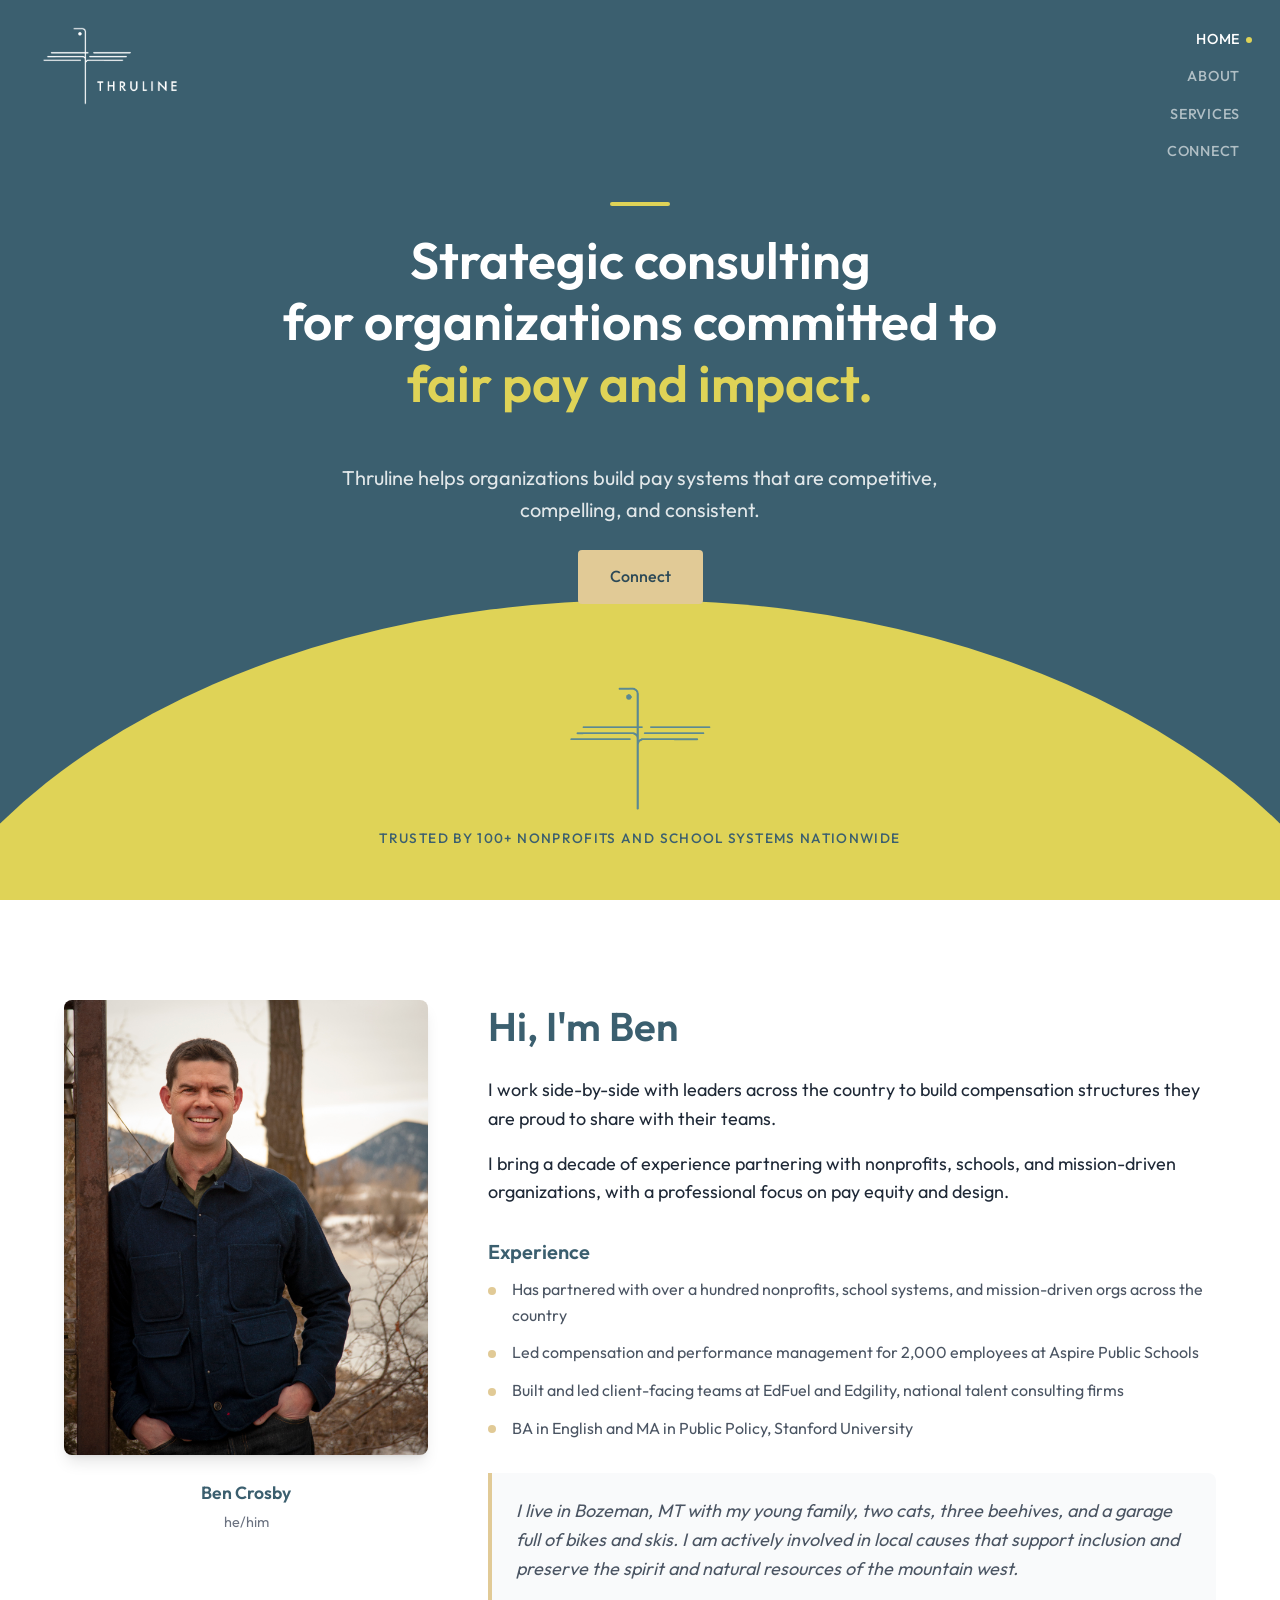
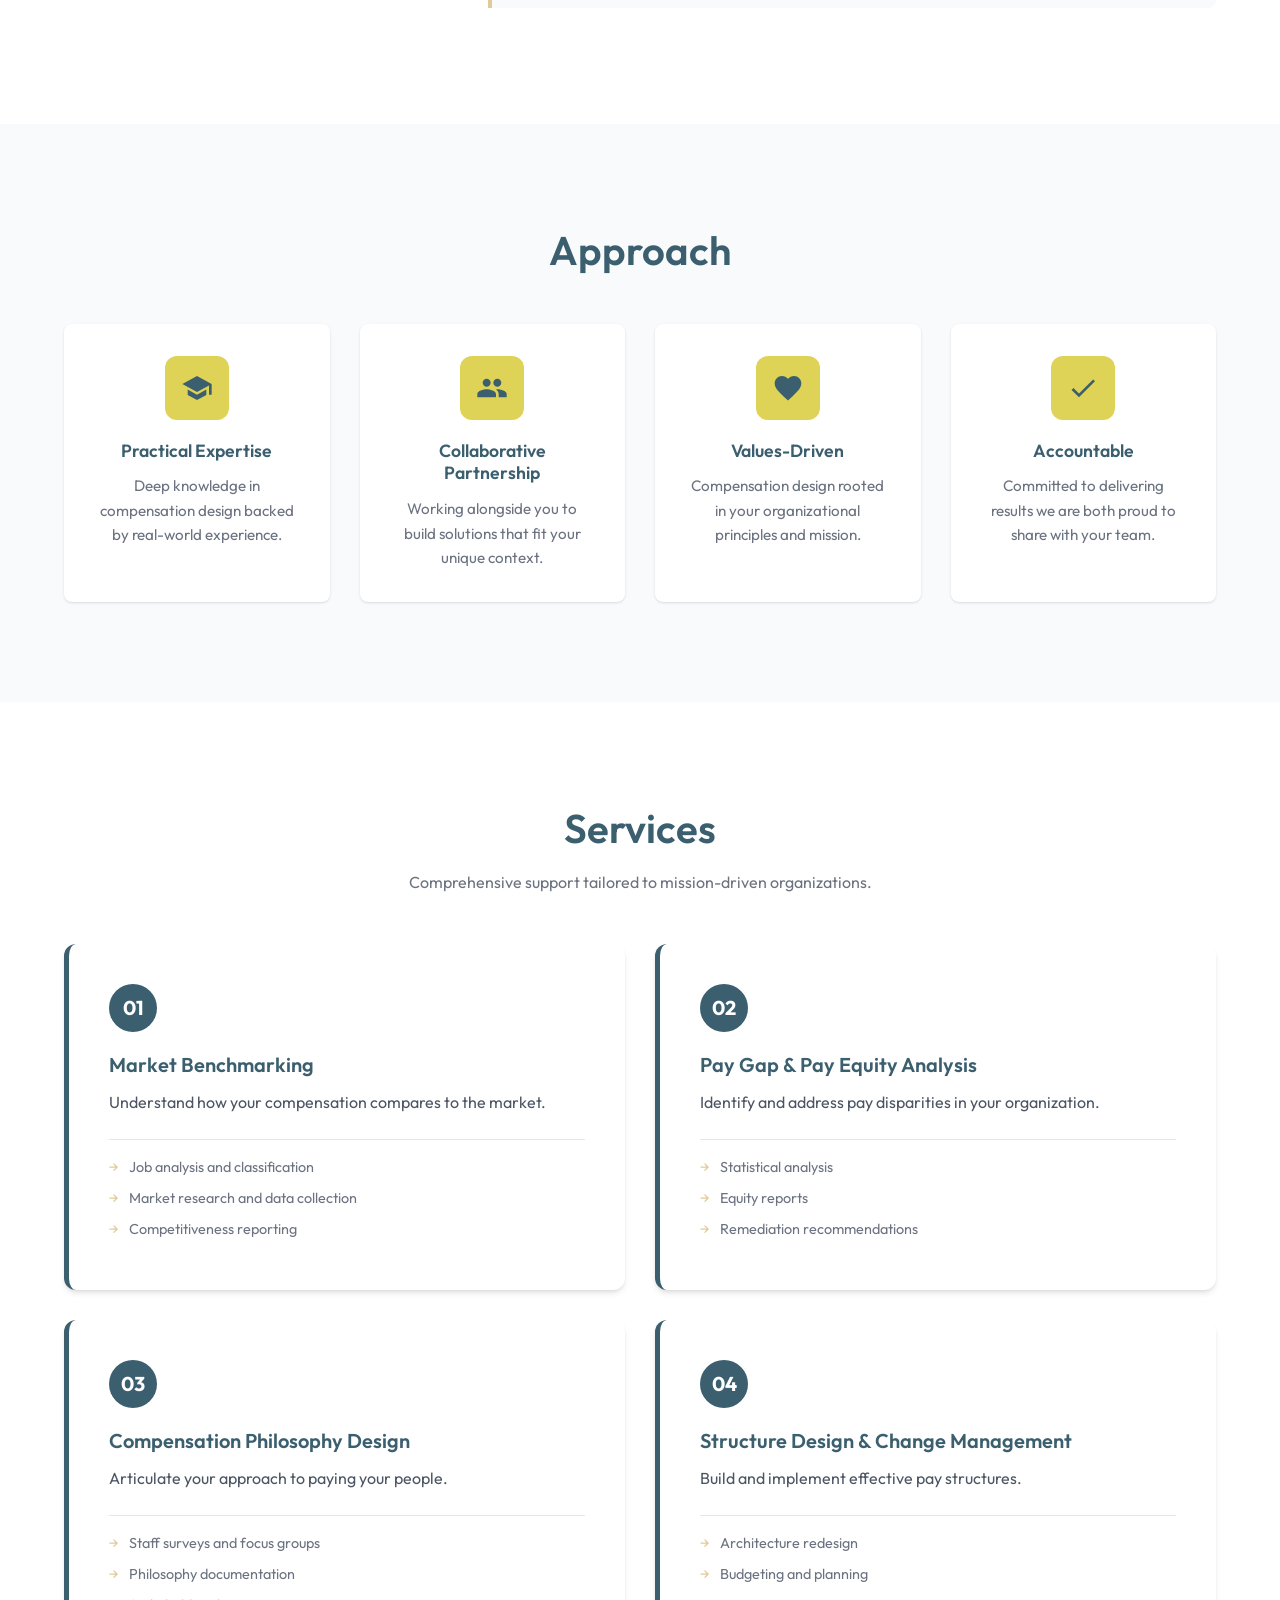
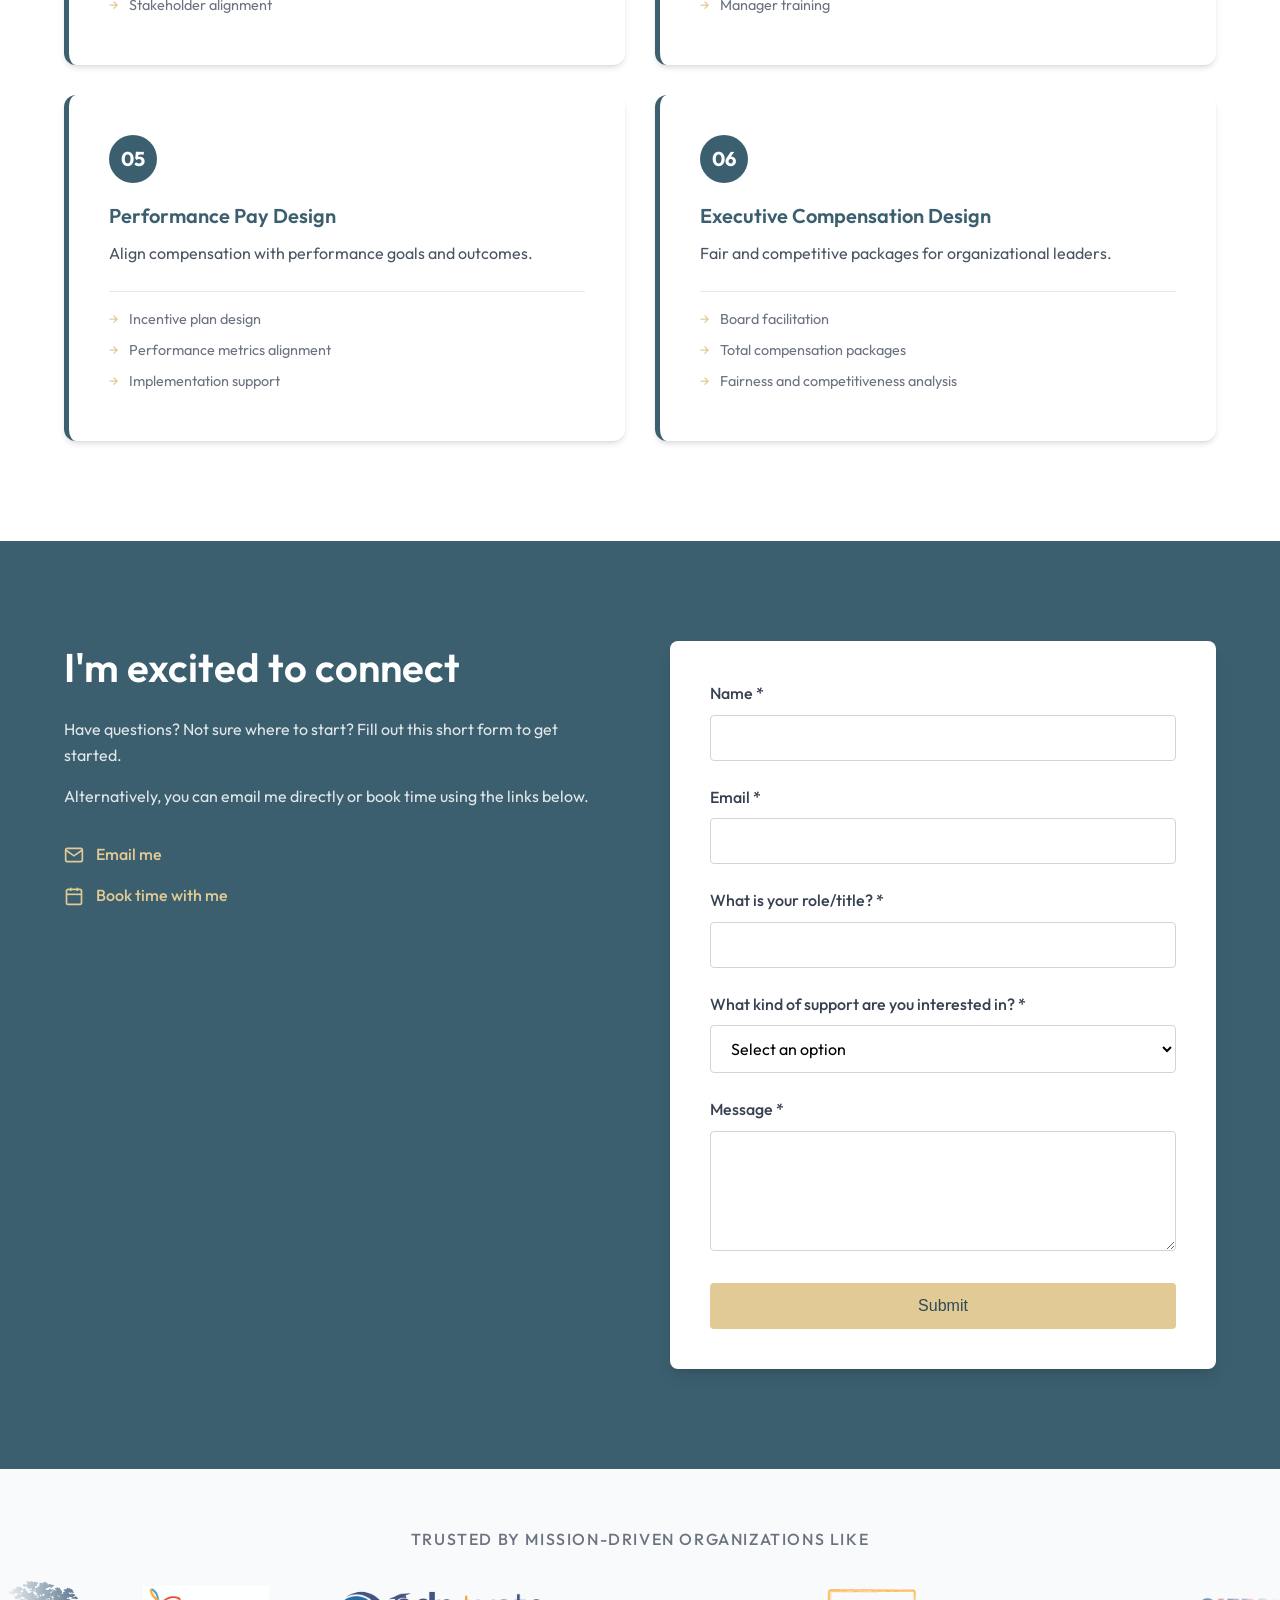
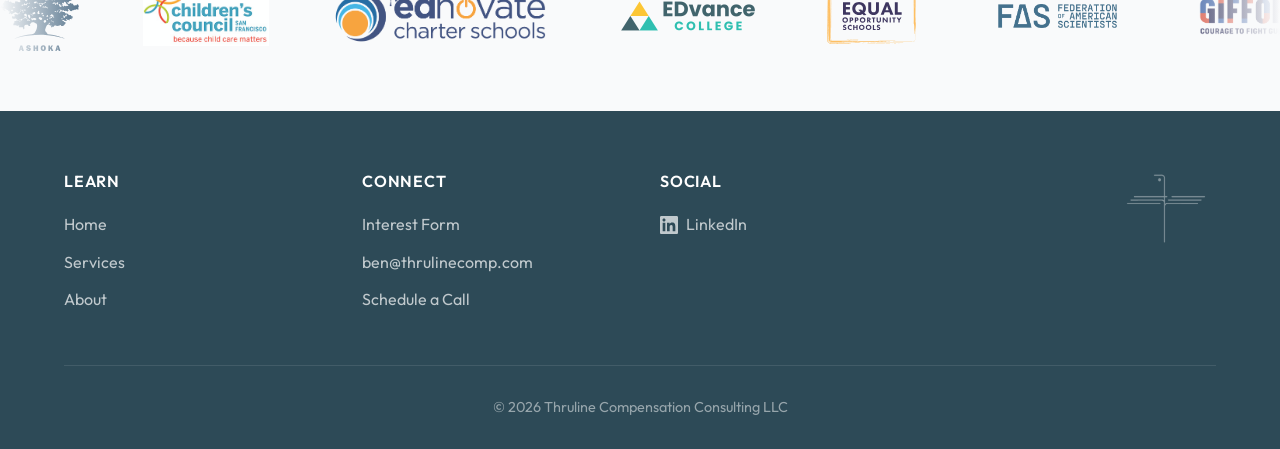
==== index.html @ cf775051 "Add files via upload" ====
<!DOCTYPE html>
<html lang="en">
<head>
    <meta charset="UTF-8">
    <meta name="viewport" content="width=device-width, initial-scale=1.0">
    <title>Thruline Compensation Consulting</title>
    <link rel="stylesheet" href="styles.css">
    <link rel="preconnect" href="https://fonts.googleapis.com">
    <link rel="preconnect" href="https://fonts.gstatic.com" crossorigin>
    <link href="https://fonts.googleapis.com/css2?family=Outfit:wght@300;400;500;600;700&display=swap" rel="stylesheet">
</head>
<body>
    <!-- Header -->
    <header class="header">
        <nav class="nav">
            <a href="#home" class="logo">
                <img src="logo-white.png" alt="Thruline Compensation Consulting" class="logo-img">
            </a>
            <button class="mobile-menu-btn" aria-label="Toggle menu">
                <span></span>
                <span></span>
                <span></span>
            </button>
            <ul class="nav-links">
                <li><a href="#home">Home</a></li>
                <li><a href="#about">About</a></li>
                <li><a href="#services">Services</a></li>
                <li><a href="#get-started" class="nav-cta">Connect</a></li>
            </ul>
        </nav>
    </header>

    <!-- Hero Section -->
    <section id="home" class="hero">
        <!-- Decorative shapes -->
        <div class="hero-shape hero-shape-1"></div>
        <div class="hero-shape hero-shape-2"></div>
        <div class="hero-shape hero-shape-3"></div>

        <div class="hero-content">
            <div class="hero-accent-line"></div>
            <h1>Strategic consulting<br>for organizations committed to<br><span class="text-highlight">fair pay and impact.</span></h1>
            <p class="hero-subtitle">Thruline helps organizations build pay systems that are competitive, compelling, and consistent.</p>
            <a href="#get-started" class="btn btn-primary">Connect</a>
        </div>

        <div class="hero-decoration">
            <img src="logomark-color.png" alt="" class="hero-logomark" aria-hidden="true">
            <p class="hero-trust">Trusted by 100+ nonprofits and school systems nationwide</p>
        </div>
    </section>

    <!-- About Section -->
    <section id="about" class="about">
        <div class="container">
            <div class="about-grid">
                <div class="about-image">
                    <img src="ben-crosby.jpg" alt="Ben Crosby - Compensation Consultant" class="headshot">
                    <div class="photo-caption">
                        <span class="photo-name">Ben Crosby</span>
                        <span class="photo-pronouns">he/him</span>
                    </div>
                </div>
                <div class="about-content">
                    <h2>Hi, I'm Ben</h2>
                    <p class="lead">I work side-by-side with leaders across the country to build compensation structures they are proud to share with their teams.</p>

                    <p>I bring a decade of experience partnering with nonprofits, schools, and mission-driven organizations, with a professional focus on pay equity and design.</p>

                    <h3>Experience</h3>
                    <ul class="experience-list">
                        <li>Has partnered with over a hundred nonprofits, school systems, and mission-driven orgs across the country</li>
                        <li>Led compensation and performance management for 2,000 employees at Aspire Public Schools</li>
                        <li>Built and led client-facing teams at EdFuel and Edgility, national talent consulting firms</li>
                        <li>BA in English and MA in Public Policy, Stanford University</li>
                    </ul>

                    <p class="personal-note">I live in Bozeman, MT with my young family, two cats, three beehives, and a garage full of bikes and skis. I am actively involved in local causes that support inclusion and preserve the spirit and natural resources of the mountain west.</p>
                </div>
            </div>
        </div>
    </section>

    <!-- Values Section -->
    <section class="values">
        <div class="container">
            <h2>Approach</h2>
            <div class="values-grid">
                <div class="value-card">
                    <div class="value-icon">
                        <svg viewBox="0 0 24 24" fill="currentColor">
                            <path d="M12 3L1 9l11 6 9-4.91V17h2V9L12 3z"/>
                            <path d="M5 13.18v4L12 21l7-3.82v-4L12 17l-7-3.82z"/>
                        </svg>
                    </div>
                    <h3>Practical Expertise</h3>
                    <p>Deep knowledge in compensation design backed by real-world experience.</p>
                </div>
                <div class="value-card">
                    <div class="value-icon">
                        <svg viewBox="0 0 24 24" fill="currentColor">
                            <path d="M16 11c1.66 0 2.99-1.34 2.99-3S17.66 5 16 5c-1.66 0-3 1.34-3 3s1.34 3 3 3zm-8 0c1.66 0 2.99-1.34 2.99-3S9.66 5 8 5C6.34 5 5 6.34 5 8s1.34 3 3 3zm0 2c-2.33 0-7 1.17-7 3.5V19h14v-2.5c0-2.33-4.67-3.5-7-3.5zm8 0c-.29 0-.62.02-.97.05 1.16.84 1.97 1.97 1.97 3.45V19h6v-2.5c0-2.33-4.67-3.5-7-3.5z"/>
                        </svg>
                    </div>
                    <h3>Collaborative Partnership</h3>
                    <p>Working alongside you to build solutions that fit your unique context.</p>
                </div>
                <div class="value-card">
                    <div class="value-icon">
                        <svg viewBox="0 0 24 24" fill="currentColor">
                            <path d="M12 21.35l-1.45-1.32C5.4 15.36 2 12.28 2 8.5 2 5.42 4.42 3 7.5 3c1.74 0 3.41.81 4.5 2.09C13.09 3.81 14.76 3 16.5 3 19.58 3 22 5.42 22 8.5c0 3.78-3.4 6.86-8.55 11.54L12 21.35z"/>
                        </svg>
                    </div>
                    <h3>Values-Driven</h3>
                    <p>Compensation design rooted in your organizational principles and mission.</p>
                </div>
                <div class="value-card">
                    <div class="value-icon">
                        <svg viewBox="0 0 24 24" fill="currentColor">
                            <path d="M9 16.17L4.83 12l-1.42 1.41L9 19 21 7l-1.41-1.41L9 16.17z"/>
                        </svg>
                    </div>
                    <h3>Accountable</h3>
                    <p>Committed to delivering results we are both proud to share with your team.</p>
                </div>
            </div>
        </div>
    </section>

    <!-- Services Section -->
    <section id="services" class="services">
        <div class="container">
            <h2>Services</h2>
            <p class="section-intro">Comprehensive support tailored to mission-driven organizations.</p>

            <div class="services-grid">
                <div class="service-card">
                    <div class="service-number">01</div>
                    <h3>Market Benchmarking</h3>
                    <p>Understand how your compensation compares to the market.</p>
                    <ul class="deliverables">
                        <li>Job analysis and classification</li>
                        <li>Market research and data collection</li>
                        <li>Competitiveness reporting</li>
                    </ul>
                </div>

                <div class="service-card">
                    <div class="service-number">02</div>
                    <h3>Pay Gap & Pay Equity Analysis</h3>
                    <p>Identify and address pay disparities in your organization.</p>
                    <ul class="deliverables">
                        <li>Statistical analysis</li>
                        <li>Equity reports</li>
                        <li>Remediation recommendations</li>
                    </ul>
                </div>

                <div class="service-card">
                    <div class="service-number">03</div>
                    <h3>Compensation Philosophy Design</h3>
                    <p>Articulate your approach to paying your people.</p>
                    <ul class="deliverables">
                        <li>Staff surveys and focus groups</li>
                        <li>Philosophy documentation</li>
                        <li>Stakeholder alignment</li>
                    </ul>
                </div>

                <div class="service-card">
                    <div class="service-number">04</div>
                    <h3>Structure Design & Change Management</h3>
                    <p>Build and implement effective pay structures.</p>
                    <ul class="deliverables">
                        <li>Architecture redesign</li>
                        <li>Budgeting and planning</li>
                        <li>Manager training</li>
                    </ul>
                </div>

                <div class="service-card">
                    <div class="service-number">05</div>
                    <h3>Performance Pay Design</h3>
                    <p>Align compensation with performance goals and outcomes.</p>
                    <ul class="deliverables">
                        <li>Incentive plan design</li>
                        <li>Performance metrics alignment</li>
                        <li>Implementation support</li>
                    </ul>
                </div>

                <div class="service-card">
                    <div class="service-number">06</div>
                    <h3>Executive Compensation Design</h3>
                    <p>Fair and competitive packages for organizational leaders.</p>
                    <ul class="deliverables">
                        <li>Board facilitation</li>
                        <li>Total compensation packages</li>
                        <li>Fairness and competitiveness analysis</li>
                    </ul>
                </div>
            </div>
        </div>
    </section>

    <!-- Connect Section -->
    <section id="get-started" class="get-started">
        <div class="container">
            <div class="get-started-grid">
                <div class="get-started-content">
                    <h2>I'm excited to connect</h2>
                    <p>Have questions? Not sure where to start? Fill out this short form to get started.</p>
                    <p>Alternatively, you can email me directly or book time using the links below.</p>

                    <div class="contact-alternatives">
                        <a href="mailto:ben@thrulinecomp.com" class="contact-link">
                            <svg viewBox="0 0 24 24" fill="none" stroke="currentColor" stroke-width="2">
                                <path d="M4 4h16c1.1 0 2 .9 2 2v12c0 1.1-.9 2-2 2H4c-1.1 0-2-.9-2-2V6c0-1.1.9-2 2-2z"/>
                                <polyline points="22,6 12,13 2,6"/>
                            </svg>
                            Email me
                        </a>
                        <a href="https://calendly.com/bencrosby-thruline" target="_blank" rel="noopener noreferrer" class="contact-link">
                            <svg viewBox="0 0 24 24" fill="none" stroke="currentColor" stroke-width="2">
                                <rect x="3" y="4" width="18" height="18" rx="2" ry="2"/>
                                <line x1="16" y1="2" x2="16" y2="6"/>
                                <line x1="8" y1="2" x2="8" y2="6"/>
                                <line x1="3" y1="10" x2="21" y2="10"/>
                            </svg>
                            Book time with me
                        </a>
                    </div>
                </div>

                <div class="get-started-form">
                    <form id="contact-form">
                        <div class="form-group">
                            <label for="name">Name *</label>
                            <input type="text" id="name" name="name" required>
                        </div>

                        <div class="form-group">
                            <label for="email">Email *</label>
                            <input type="email" id="email" name="email" required>
                        </div>

                        <div class="form-group">
                            <label for="role">What is your role/title? *</label>
                            <input type="text" id="role" name="role" required>
                        </div>

                        <div class="form-group">
                            <label for="interest">What kind of support are you interested in? *</label>
                            <select id="interest" name="interest" required>
                                <option value="">Select an option</option>
                                <option value="compensation-study">Compensation study</option>
                                <option value="market-benchmarking">Market benchmarking</option>
                                <option value="executive-compensation">Executive compensation design</option>
                                <option value="talent-performance">Talent or performance management</option>
                                <option value="other">Other</option>
                            </select>
                        </div>

                        <div class="form-group">
                            <label for="message">Message *</label>
                            <textarea id="message" name="message" rows="4" required></textarea>
                        </div>

                        <button type="submit" class="btn btn-primary btn-full">Submit</button>

                        <div id="form-success" class="form-success" hidden>
                            Thanks for reaching out! I'll be in touch soon.
                        </div>
                    </form>
                </div>
            </div>
        </div>
    </section>

    <!-- Client Logos Section -->
    <section class="clients">
        <div class="container">
            <h3>Trusted by mission-driven organizations like</h3>
        </div>
        <div class="logo-marquee">
            <div class="logo-track">
                <img src="logos/Ashoka_logo.svg" alt="Ashoka" class="logo-ashoka">
                <img src="logos/Childrens council logo.jpg" alt="Children's Council" class="logo-childrens">
                <img src="logos/ednovate.png" alt="Ednovate" class="logo-ednovate">
                <img src="logos/EDvance_logo_horizontal (5).png" alt="EDvance" class="logo-edvance">
                <img src="logos/eos-brush-logo.svg" alt="EOS" class="logo-eos">
                <img src="logos/FAS_Logo_BLUE.png" alt="FAS" class="logo-fas">
                <img src="logos/Giffords_Logo_Primary_RGB.webp" alt="Giffords" class="logo-giffords">
                <img src="logos/HPN Logo.jpg" alt="HPN" class="logo-hpn">
                <img src="logos/Local Progress.png" alt="Local Progress" class="logo-localprogress">
                <img src="logos/MS votes.jpg" alt="MS Votes" class="logo-msvotes">
                <img src="logos/MWF_RGB__Logo.png" alt="MWF" class="logo-mwf">
                <img src="logos/Promise+Venture+Studio+Logo+-+Color.webp" alt="Promise Venture Studio" class="logo-promise">
                <img src="logos/TrusteesLogo_C_Left.png" alt="Trustees" class="logo-trustees">
                <img src="logos/WHOI_PrimaryLogo.png" alt="WHOI" class="logo-whoi">
                <!-- Duplicate for seamless loop -->
                <img src="logos/Ashoka_logo.svg" alt="Ashoka" class="logo-ashoka">
                <img src="logos/Childrens council logo.jpg" alt="Children's Council" class="logo-childrens">
                <img src="logos/ednovate.png" alt="Ednovate" class="logo-ednovate">
                <img src="logos/EDvance_logo_horizontal (5).png" alt="EDvance" class="logo-edvance">
                <img src="logos/eos-brush-logo.svg" alt="EOS" class="logo-eos">
                <img src="logos/FAS_Logo_BLUE.png" alt="FAS" class="logo-fas">
                <img src="logos/Giffords_Logo_Primary_RGB.webp" alt="Giffords" class="logo-giffords">
                <img src="logos/HPN Logo.jpg" alt="HPN" class="logo-hpn">
                <img src="logos/Local Progress.png" alt="Local Progress" class="logo-localprogress">
                <img src="logos/MS votes.jpg" alt="MS Votes" class="logo-msvotes">
                <img src="logos/MWF_RGB__Logo.png" alt="MWF" class="logo-mwf">
                <img src="logos/Promise+Venture+Studio+Logo+-+Color.webp" alt="Promise Venture Studio" class="logo-promise">
                <img src="logos/TrusteesLogo_C_Left.png" alt="Trustees" class="logo-trustees">
                <img src="logos/WHOI_PrimaryLogo.png" alt="WHOI" class="logo-whoi">
            </div>
        </div>
    </section>

    <!-- Footer -->
    <footer class="footer">
        <div class="container">
            <div class="footer-grid">
                <div class="footer-section">
                    <h4>Learn</h4>
                    <ul>
                        <li><a href="#home">Home</a></li>
                        <li><a href="#services">Services</a></li>
                        <li><a href="#about">About</a></li>
                    </ul>
                </div>

                <div class="footer-section">
                    <h4>Connect</h4>
                    <ul>
                        <li><a href="#get-started">Interest Form</a></li>
                        <li><a href="mailto:ben@thrulinecomp.com">ben@thrulinecomp.com</a></li>
                        <li><a href="https://calendly.com/bencrosby-thruline" target="_blank" rel="noopener noreferrer">Schedule a Call</a></li>
                    </ul>
                </div>

                <div class="footer-section">
                    <h4>Social</h4>
                    <ul>
                        <li>
                            <a href="https://linkedin.com/in/ben-crosby-9b768011/" target="_blank" rel="noopener noreferrer" class="social-link">
                                <svg viewBox="0 0 24 24" fill="currentColor">
                                    <path d="M20.447 20.452h-3.554v-5.569c0-1.328-.027-3.037-1.852-3.037-1.853 0-2.136 1.445-2.136 2.939v5.667H9.351V9h3.414v1.561h.046c.477-.9 1.637-1.85 3.37-1.85 3.601 0 4.267 2.37 4.267 5.455v6.286zM5.337 7.433c-1.144 0-2.063-.926-2.063-2.065 0-1.138.92-2.063 2.063-2.063 1.14 0 2.064.925 2.064 2.063 0 1.139-.925 2.065-2.064 2.065zm1.782 13.019H3.555V9h3.564v11.452zM22.225 0H1.771C.792 0 0 .774 0 1.729v20.542C0 23.227.792 24 1.771 24h20.451C23.2 24 24 23.227 24 22.271V1.729C24 .774 23.2 0 22.222 0h.003z"/>
                                </svg>
                                LinkedIn
                            </a>
                        </li>
                    </ul>
                </div>

                <div class="footer-section footer-brand">
                    <img src="logomark-white.png" alt="Thruline" class="footer-logomark">
                </div>
            </div>

            <div class="footer-bottom">
                <p>&copy; 2026 Thruline Compensation Consulting LLC</p>
            </div>
        </div>
    </footer>

    <script src="script.js"></script>
</body>
</html>
---- styles.css ----
/* CSS Variables - Thruline Brand Colors */
:root {
    /* Primary Brand Colors */
    --color-primary: #3B5F6F;
    --color-primary-light: #4C819A;
    --color-primary-dark: #2d4a57;

    /* Accent Colors */
    --color-accent: #E1CA96;
    --color-accent-light: #edd9ad;
    --color-burgundy: #561F37;
    --color-coral: #C83E4D;
    --color-green: #5C7857;
    --color-lavender: #CCC9E7;
    --color-yellow: #DFD357;
    --color-brown: #A27035;

    /* Neutrals */
    --color-white: #ffffff;
    --color-cream: #E1DFD9;
    --color-gray-50: #f9fafb;
    --color-gray-100: #f3f4f6;
    --color-gray-200: #e5e7eb;
    --color-gray-300: #d1d5db;
    --color-gray-400: #9ca3af;
    --color-gray-500: #6b7280;
    --color-gray-600: #4b5563;
    --color-gray-700: #374151;
    --color-gray-800: #1f2937;
    --color-gray-900: #111827;

    --font-family: 'Outfit', -apple-system, BlinkMacSystemFont, 'Segoe UI', Roboto, Oxygen, Ubuntu, sans-serif;

    --shadow-sm: 0 1px 2px 0 rgb(0 0 0 / 0.05);
    --shadow: 0 1px 3px 0 rgb(0 0 0 / 0.1), 0 1px 2px -1px rgb(0 0 0 / 0.1);
    --shadow-md: 0 4px 6px -1px rgb(0 0 0 / 0.1), 0 2px 4px -2px rgb(0 0 0 / 0.1);
    --shadow-lg: 0 10px 15px -3px rgb(0 0 0 / 0.1), 0 4px 6px -4px rgb(0 0 0 / 0.1);

    --transition: all 0.3s ease;
}

/* Reset & Base Styles */
*, *::before, *::after {
    box-sizing: border-box;
    margin: 0;
    padding: 0;
}

html {
    scroll-behavior: smooth;
}

body {
    font-family: var(--font-family);
    font-size: 16px;
    line-height: 1.6;
    color: var(--color-gray-800);
    background-color: var(--color-white);
}

a {
    color: inherit;
    text-decoration: none;
}

ul {
    list-style: none;
}

img {
    max-width: 100%;
    height: auto;
}

.container {
    width: 100%;
    max-width: 1200px;
    margin: 0 auto;
    padding: 0 24px;
}

/* Typography */
h1, h2, h3, h4, h5, h6 {
    font-weight: 600;
    line-height: 1.3;
    color: var(--color-primary);
}

h1 {
    font-size: clamp(2rem, 5vw, 3rem);
}

h2 {
    font-size: clamp(1.75rem, 4vw, 2.5rem);
    margin-bottom: 1rem;
}

h3 {
    font-size: 1.25rem;
    margin-bottom: 0.75rem;
}

h4 {
    font-size: 1rem;
    text-transform: uppercase;
    letter-spacing: 0.05em;
    margin-bottom: 1rem;
}

p {
    margin-bottom: 1rem;
}

.lead {
    font-size: 1.125rem;
    color: var(--color-gray-800);
}

.text-highlight {
    color: var(--color-yellow);
}

/* Buttons */
.btn {
    display: inline-block;
    padding: 14px 32px;
    font-size: 1rem;
    font-weight: 500;
    text-align: center;
    border: none;
    border-radius: 4px;
    cursor: pointer;
    transition: var(--transition);
}

.btn-primary {
    background-color: var(--color-accent);
    color: var(--color-primary-dark);
}

.btn-primary:hover {
    background-color: var(--color-accent-light);
    transform: translateY(-2px);
}

.btn-full {
    width: 100%;
}

/* Header */
.header {
    position: fixed;
    top: 0;
    left: 0;
    right: 0;
    background-color: var(--color-primary);
    z-index: 1000;
}

.nav {
    display: flex;
    justify-content: space-between;
    align-items: flex-start;
    padding: 1.5rem 2.5rem;
    max-width: 1400px;
    margin: 0 auto;
}

.logo {
    display: flex;
    align-items: center;
}

.logo-img {
    height: 84px;
    width: auto;
}

.nav-links {
    display: flex;
    flex-direction: column;
    align-items: flex-end;
    gap: 0.4rem;
}

.nav-links li {
    position: relative;
}

.nav-links a {
    color: var(--color-white);
    font-weight: 500;
    font-size: 0.9rem;
    transition: var(--transition);
    opacity: 0.6;
    padding: 4px 0;
    display: block;
    text-transform: uppercase;
    letter-spacing: 0.05em;
}

.nav-links a:hover {
    opacity: 1;
}

.nav-links a.active {
    opacity: 1;
}

.nav-links a.active::after {
    content: '';
    position: absolute;
    right: -12px;
    top: 50%;
    transform: translateY(-50%);
    width: 6px;
    height: 6px;
    background-color: var(--color-yellow);
    border-radius: 50%;
}

.nav-cta {
    background: none;
    padding: 4px 0;
    border-radius: 0;
    margin-top: 0;
}

.nav-cta:hover {
    background: none;
}

/* Mobile Menu Button */
.mobile-menu-btn {
    display: none;
    flex-direction: column;
    justify-content: space-between;
    width: 28px;
    height: 20px;
    background: none;
    border: none;
    cursor: pointer;
    padding: 0;
}

.mobile-menu-btn span {
    display: block;
    width: 100%;
    height: 2px;
    background-color: var(--color-white);
    transition: var(--transition);
}

/* Hero Section */
.hero {
    position: relative;
    min-height: 100vh;
    display: flex;
    align-items: center;
    justify-content: center;
    background-color: var(--color-primary);
    padding: 120px 2rem 150px;
    overflow: hidden;
}

/* Curved crescent shape */
.hero::after {
    content: '';
    position: absolute;
    bottom: -200px;
    left: -10%;
    right: -10%;
    height: 500px;
    background-color: var(--color-yellow);
    border-radius: 50% 50% 0 0 / 100% 100% 0 0;
    z-index: 1;
}

.hero-content {
    max-width: 800px;
    margin: 0 auto;
    text-align: center;
    position: relative;
    z-index: 2;
}

.hero h1 {
    color: var(--color-white);
    margin-bottom: 3rem;
    font-weight: 600;
    line-height: 1.2;
    font-size: clamp(2.2rem, 5vw, 3.2rem);
}

.hero .btn {
    margin-bottom: 4rem;
}

.hero-subtitle {
    font-size: 1.25rem;
    color: rgba(255, 255, 255, 0.85);
    margin-bottom: 1.5rem;
    max-width: 600px;
    margin-left: auto;
    margin-right: auto;
}

.hero-trust {
    font-size: 0.85rem;
    color: var(--color-primary);
    text-transform: uppercase;
    letter-spacing: 0.1em;
    font-weight: 500;
    margin: 0;
}

.hero-decoration {
    position: absolute;
    bottom: 50px;
    left: 50%;
    transform: translateX(-50%);
    z-index: 3;
    display: flex;
    flex-direction: column;
    align-items: center;
    justify-content: center;
    gap: 0.75rem;
}

.hero-logomark {
    width: 180px;
    height: auto;
    opacity: 0.9;
}

.hero-accent-line {
    width: 60px;
    height: 4px;
    background: var(--color-yellow);
    margin: 0 auto 1.5rem;
    border-radius: 2px;
}

/* Decorative shapes - hidden in new design */
.hero-shape {
    display: none;
}

/* About Section */
.about {
    padding: 100px 0;
    background-color: var(--color-white);
}

.about-grid {
    display: grid;
    grid-template-columns: 1fr 2fr;
    gap: 60px;
    align-items: start;
}

.about-image {
    position: static;
}

.headshot {
    width: 100%;
    border-radius: 8px;
    box-shadow: var(--shadow-lg);
    object-fit: cover;
}

.photo-caption {
    text-align: center;
    margin-top: 1rem;
}

.photo-name {
    display: block;
    font-size: 1.1rem;
    font-weight: 600;
    color: var(--color-primary);
}

.photo-pronouns {
    display: block;
    font-size: 0.9rem;
    color: var(--color-gray-500);
    margin-top: 0.25rem;
}

.about-content h2 {
    margin-bottom: 1.5rem;
}

.about-content p {
    font-size: 1.125rem;
}

.about-content h3 {
    margin-top: 2rem;
    color: var(--color-primary);
}

.experience-list,
.education-list {
    margin-bottom: 1.5rem;
}

.experience-list li,
.education-list li {
    position: relative;
    padding-left: 1.5rem;
    margin-bottom: 0.75rem;
    color: var(--color-gray-600);
}

.experience-list li::before,
.education-list li::before {
    content: '';
    position: absolute;
    left: 0;
    top: 0.6em;
    width: 8px;
    height: 8px;
    background-color: var(--color-accent);
    border-radius: 50%;
}

.personal-note {
    margin-top: 2rem;
    padding: 1.5rem;
    background-color: var(--color-gray-50);
    border-left: 4px solid var(--color-accent);
    border-radius: 0 8px 8px 0;
    color: var(--color-gray-600);
    font-style: italic;
}

/* Values Section */
.values {
    padding: 100px 0;
    background-color: var(--color-gray-50);
}

.values h2 {
    text-align: center;
    margin-bottom: 3rem;
}

.values-grid {
    display: grid;
    grid-template-columns: repeat(4, 1fr);
    gap: 30px;
}

.value-card {
    background-color: var(--color-white);
    padding: 2rem;
    border-radius: 8px;
    text-align: center;
    box-shadow: var(--shadow);
    transition: var(--transition);
}

.value-card:hover {
    transform: translateY(-4px);
    box-shadow: var(--shadow-lg);
}

.value-icon {
    width: 64px;
    height: 64px;
    margin: 0 auto 1.25rem;
    color: var(--color-primary);
    background-color: var(--color-yellow);
    border-radius: 12px;
    display: flex;
    align-items: center;
    justify-content: center;
}

.value-icon svg {
    width: 32px;
    height: 32px;
}

.value-card h3 {
    color: var(--color-primary);
    font-size: 1.1rem;
}

.value-card p {
    color: var(--color-gray-500);
    font-size: 0.95rem;
    margin-bottom: 0;
}

/* Services Section */
.services {
    padding: 100px 0;
    background-color: var(--color-white);
}

.services h2 {
    text-align: center;
}

.section-intro {
    text-align: center;
    color: var(--color-gray-500);
    max-width: 600px;
    margin: 0 auto 3rem;
}

.services-grid {
    display: grid;
    grid-template-columns: repeat(2, 1fr);
    gap: 30px;
}

.service-card {
    background-color: var(--color-white);
    padding: 2.5rem;
    border-radius: 12px;
    position: relative;
    transition: var(--transition);
    border-left: 5px solid var(--color-primary);
    box-shadow: var(--shadow-md);
}

.service-card:hover {
    transform: translateY(-4px);
    box-shadow: var(--shadow-lg);
    border-left-color: var(--color-yellow);
}

.service-number {
    display: inline-flex;
    align-items: center;
    justify-content: center;
    width: 48px;
    height: 48px;
    font-size: 1.25rem;
    font-weight: 700;
    color: var(--color-white);
    background-color: var(--color-primary);
    border-radius: 50%;
    margin-bottom: 1.25rem;
}

.service-card h3 {
    color: var(--color-primary);
    margin-bottom: 0.75rem;
}

.service-card > p {
    color: var(--color-gray-600);
    margin-bottom: 1.5rem;
}

.deliverables {
    border-top: 1px solid var(--color-gray-200);
    padding-top: 1rem;
}

.deliverables li {
    position: relative;
    padding-left: 1.25rem;
    margin-bottom: 0.5rem;
    font-size: 0.9rem;
    color: var(--color-gray-500);
}

.deliverables li::before {
    content: '→';
    position: absolute;
    left: 0;
    color: var(--color-accent);
}

/* Get Started Section */
.get-started {
    padding: 100px 0;
    background-color: var(--color-primary);
}

.get-started-grid {
    display: grid;
    grid-template-columns: 1fr 1fr;
    gap: 60px;
    align-items: start;
}

.get-started-content {
    color: var(--color-white);
}

.get-started-content h2 {
    color: var(--color-white);
    margin-bottom: 1.5rem;
}

.get-started-content p {
    color: rgba(255, 255, 255, 0.85);
}

.contact-alternatives {
    display: flex;
    flex-direction: column;
    gap: 1rem;
    margin-top: 2rem;
}

.contact-link {
    display: inline-flex;
    align-items: center;
    gap: 0.75rem;
    color: var(--color-accent);
    font-weight: 500;
    transition: var(--transition);
}

.contact-link:hover {
    color: var(--color-accent-light);
}

.contact-link svg {
    width: 20px;
    height: 20px;
}

/* Form Styles */
.get-started-form {
    background-color: var(--color-white);
    padding: 2.5rem;
    border-radius: 8px;
    box-shadow: var(--shadow-lg);
}

.form-group {
    margin-bottom: 1.5rem;
}

.form-group label {
    display: block;
    margin-bottom: 0.5rem;
    font-weight: 500;
    color: var(--color-gray-700);
}

.form-group input,
.form-group select,
.form-group textarea {
    width: 100%;
    padding: 12px 16px;
    font-size: 1rem;
    font-family: inherit;
    border: 1px solid var(--color-gray-300);
    border-radius: 4px;
    transition: var(--transition);
    background-color: var(--color-white);
}

.form-group input:focus,
.form-group select:focus,
.form-group textarea:focus {
    outline: none;
    border-color: var(--color-primary);
    box-shadow: 0 0 0 3px rgba(26, 54, 93, 0.1);
}

.form-group textarea {
    resize: vertical;
    min-height: 120px;
}

.form-success {
    margin-top: 1.5rem;
    padding: 1rem;
    background-color: #d4edda;
    color: #155724;
    border-radius: 4px;
    text-align: center;
    font-weight: 500;
}

/* Client Logos Section */
.clients {
    padding: 60px 0;
    background-color: var(--color-gray-50);
    overflow: hidden;
}

.clients h3 {
    text-align: center;
    color: var(--color-gray-500);
    font-size: 1rem;
    font-weight: 500;
    text-transform: uppercase;
    letter-spacing: 0.1em;
    margin-bottom: 2rem;
}

.logo-marquee {
    width: 100%;
    overflow: hidden;
    position: relative;
}

.logo-marquee::before,
.logo-marquee::after {
    content: '';
    position: absolute;
    top: 0;
    bottom: 0;
    width: 100px;
    z-index: 2;
    pointer-events: none;
}

.logo-marquee::before {
    left: 0;
    background: linear-gradient(to right, var(--color-gray-50), transparent);
}

.logo-marquee::after {
    right: 0;
    background: linear-gradient(to left, var(--color-gray-50), transparent);
}

.logo-track {
    display: flex;
    align-items: center;
    gap: 4rem;
    animation: scroll 30s linear infinite;
    width: max-content;
}

.logo-track img {
    height: 50px;
    width: auto;
    object-fit: contain;
    opacity: 0.85;
    transition: var(--transition);
}

.logo-track img:hover {
    opacity: 1;
}

/* Individual logo sizes for visual balance */
.logo-track img.logo-ashoka {
    height: 70px;
}

.logo-track img.logo-childrens {
    height: 60px;
}

.logo-track img.logo-ednovate {
    height: 55px;
}

.logo-track img.logo-edvance {
    height: 50px;
}

.logo-track img.logo-eos {
    height: 55px;
}

.logo-track img.logo-fas {
    height: 60px;
}

.logo-track img.logo-giffords {
    height: 38px;
}

.logo-track img.logo-hpn {
    height: 55px;
}

.logo-track img.logo-localprogress {
    height: 42px;
}

.logo-track img.logo-msvotes {
    height: 45px;
}

.logo-track img.logo-mwf {
    height: 50px;
}

.logo-track img.logo-promise {
    height: 60px;
}

.logo-track img.logo-trustees {
    height: 56px;
}

.logo-track img.logo-whoi {
    height: 50px;
}

@keyframes scroll {
    0% {
        transform: translateX(0);
    }
    100% {
        transform: translateX(-50%);
    }
}

/* Footer */
.footer {
    background-color: var(--color-primary-dark);
    color: var(--color-white);
    padding: 60px 0 30px;
}

.footer-grid {
    display: grid;
    grid-template-columns: repeat(4, 1fr);
    gap: 40px;
    margin-bottom: 40px;
}

.footer-section h4 {
    color: var(--color-white);
    margin-bottom: 1.25rem;
}

.footer-section ul li {
    margin-bottom: 0.75rem;
}

.footer-section a {
    color: rgba(255, 255, 255, 0.7);
    transition: var(--transition);
}

.footer-section a:hover {
    color: var(--color-accent);
}

.social-link {
    display: inline-flex;
    align-items: center;
    gap: 0.5rem;
}

.social-link svg {
    width: 18px;
    height: 18px;
}

.footer-brand {
    text-align: right;
    display: flex;
    justify-content: flex-end;
    align-items: flex-start;
}

.footer-logomark {
    width: 100px;
    height: auto;
    opacity: 0.4;
}

.footer-bottom {
    border-top: 1px solid rgba(255, 255, 255, 0.1);
    padding-top: 30px;
    text-align: center;
}

.footer-bottom p {
    color: rgba(255, 255, 255, 0.5);
    font-size: 0.9rem;
    margin-bottom: 0;
}

/* Responsive Design */
@media (max-width: 1024px) {
    .values-grid {
        grid-template-columns: repeat(2, 1fr);
    }

    .footer-grid {
        grid-template-columns: repeat(2, 1fr);
    }

    .footer-brand {
        text-align: left;
        grid-column: 1 / -1;
    }
}

@media (max-width: 768px) {
    .nav {
        padding: 1rem 1.5rem;
        align-items: center;
    }

    .logo-img {
        height: 50px;
    }

    .mobile-menu-btn {
        display: flex;
    }

    .nav-links {
        display: none;
        position: fixed;
        top: 70px;
        left: 0;
        right: 0;
        background-color: var(--color-primary);
        flex-direction: column;
        align-items: stretch;
        padding: 2rem;
        gap: 1rem;
    }

    .nav-links.active {
        display: flex;
    }

    .nav-links a {
        text-align: center;
    }

    .nav-links a.active::after {
        display: none;
    }

    .nav-cta {
        width: 100%;
        text-align: center;
    }

    .hero {
        min-height: auto;
        padding: 140px 1.5rem 180px;
    }

    .hero-content {
        margin-bottom: 80px;
    }

    .hero-decoration {
        bottom: 20px;
    }

    .hero-logomark {
        width: 100px;
    }

    .hero::after {
        height: 200px;
        bottom: -100px;
    }

    .about-grid {
        grid-template-columns: 1fr;
        gap: 40px;
    }

    .about-image {
        position: static;
        max-width: 300px;
        margin: 0 auto;
    }

    .services-grid {
        grid-template-columns: 1fr;
    }

    .get-started-grid {
        grid-template-columns: 1fr;
        gap: 40px;
    }

    .values-grid {
        grid-template-columns: 1fr;
    }

    .footer-grid {
        grid-template-columns: 1fr;
        gap: 30px;
    }

    .footer-brand {
        text-align: center;
    }
}

@media (max-width: 480px) {
    .hero {
        padding: 100px 1.5rem 60px;
    }

    .hero h1 {
        font-size: 1.75rem;
    }

    .hero-subtitle {
        font-size: 1rem;
    }

    .container {
        padding: 0 16px;
    }

    .about,
    .values,
    .services,
    .get-started {
        padding: 60px 0;
    }

    .get-started-form {
        padding: 1.5rem;
    }

    .service-card {
        padding: 1.5rem;
    }

    .value-card {
        padding: 1.5rem;
    }
}

/* Animations */
@keyframes fadeInUp {
    from {
        opacity: 0;
        transform: translateY(30px);
    }
    to {
        opacity: 1;
        transform: translateY(0);
    }
}

.animate-on-scroll {
    opacity: 0;
    animation: fadeInUp 0.6s ease forwards;
}

/* Smooth scrolling offset for fixed header */
section[id] {
    scroll-margin-top: 80px;
}
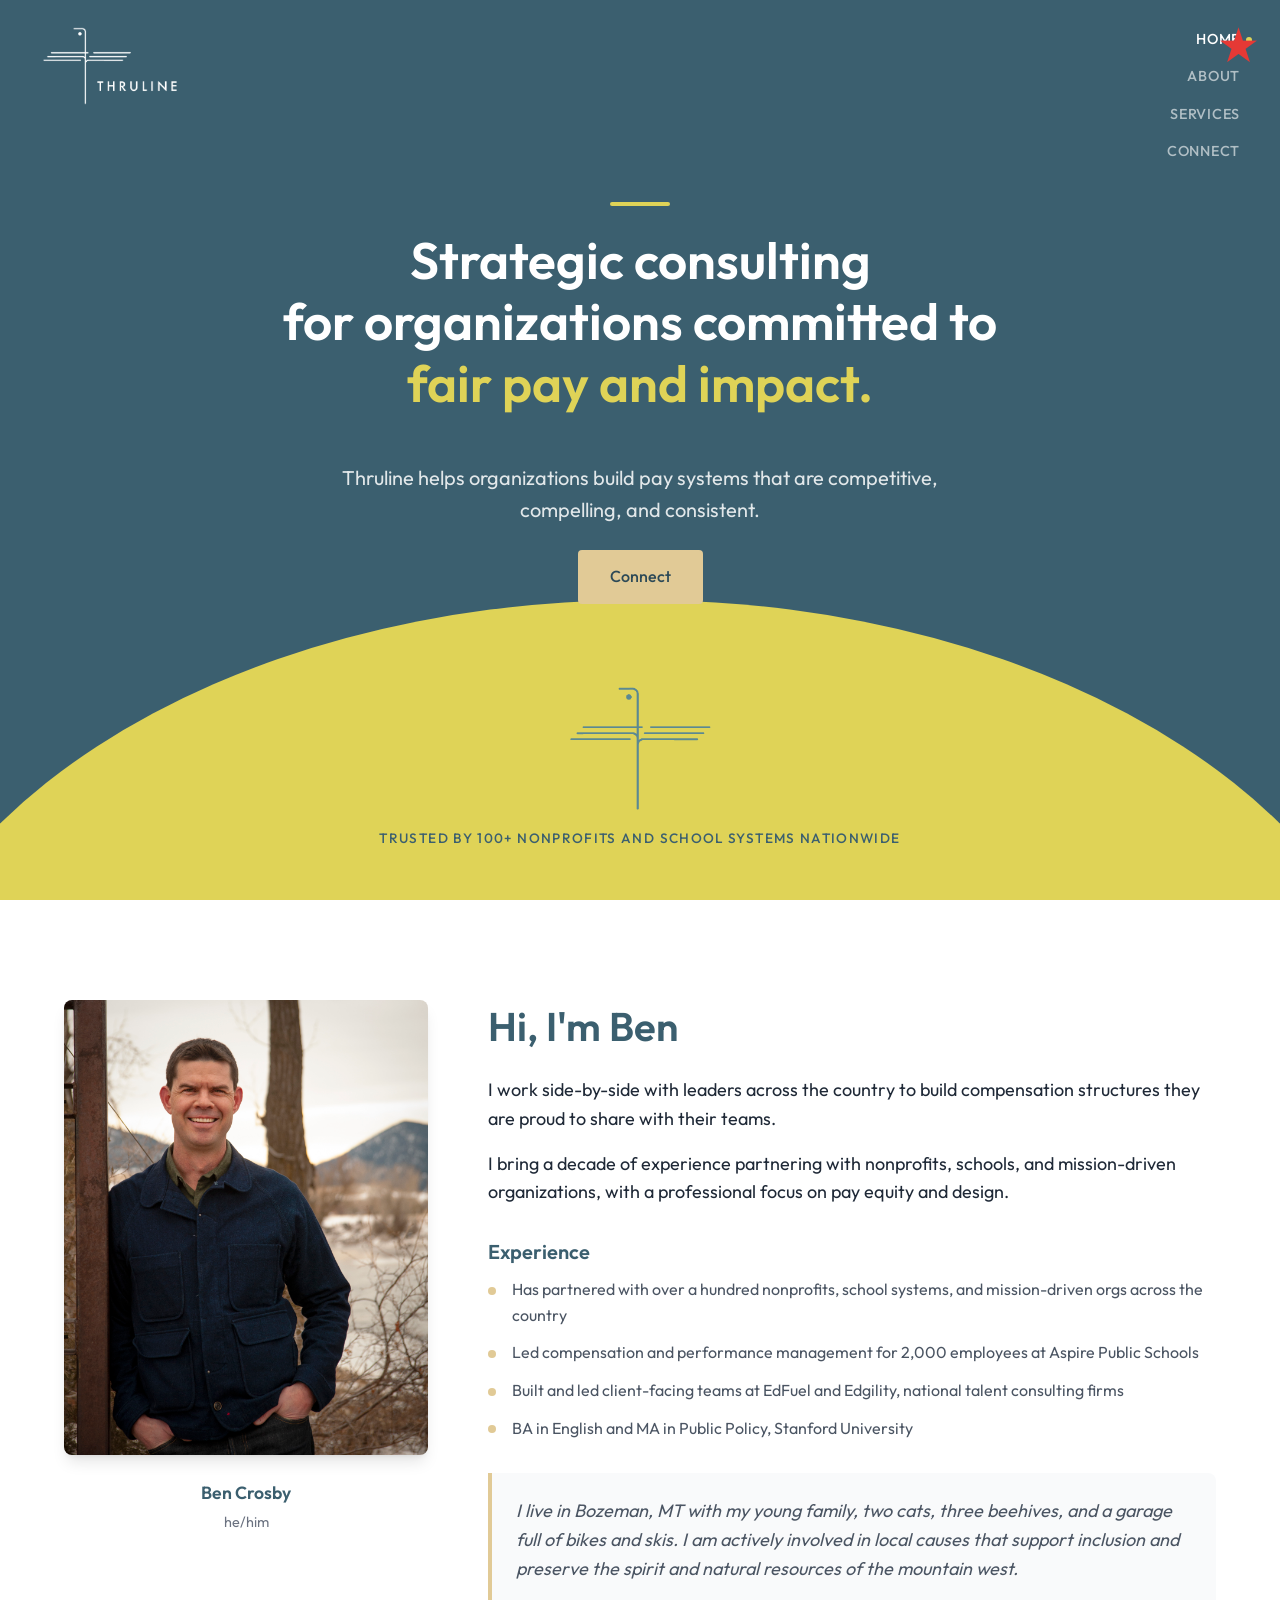
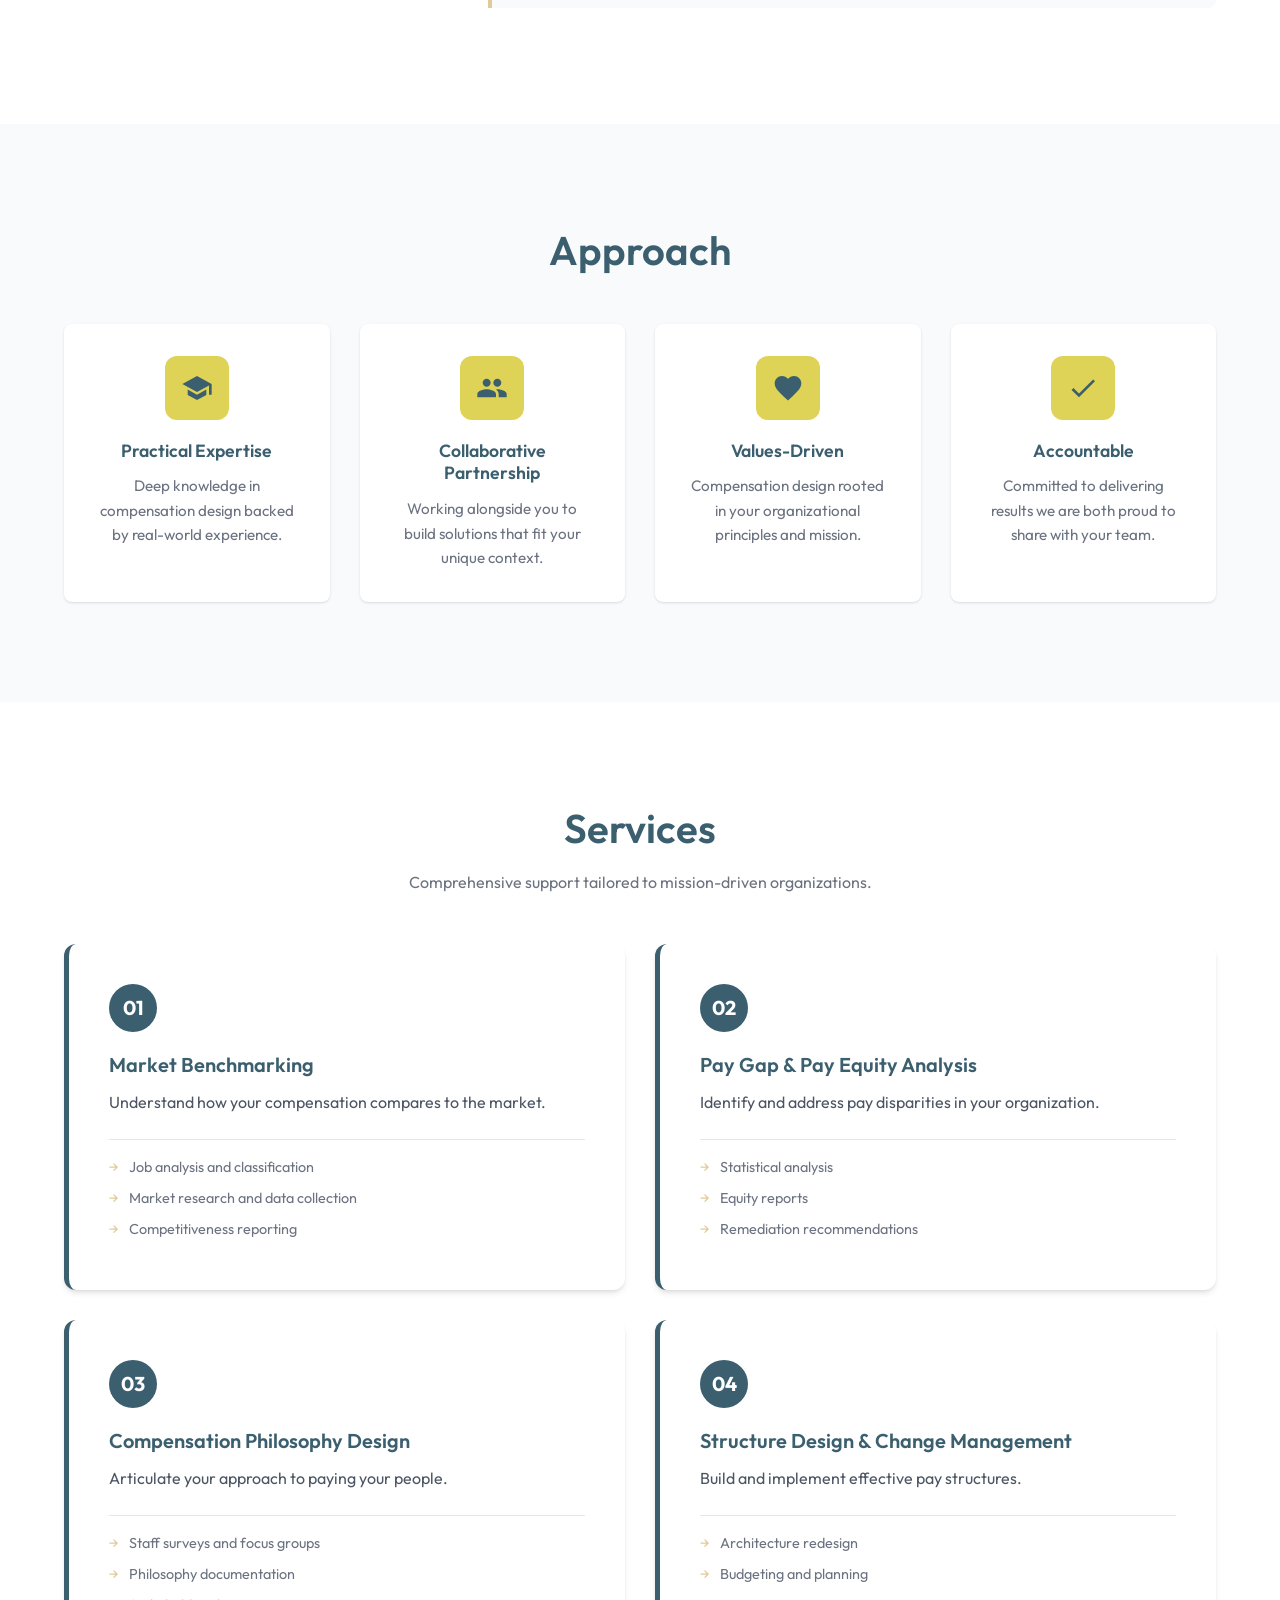
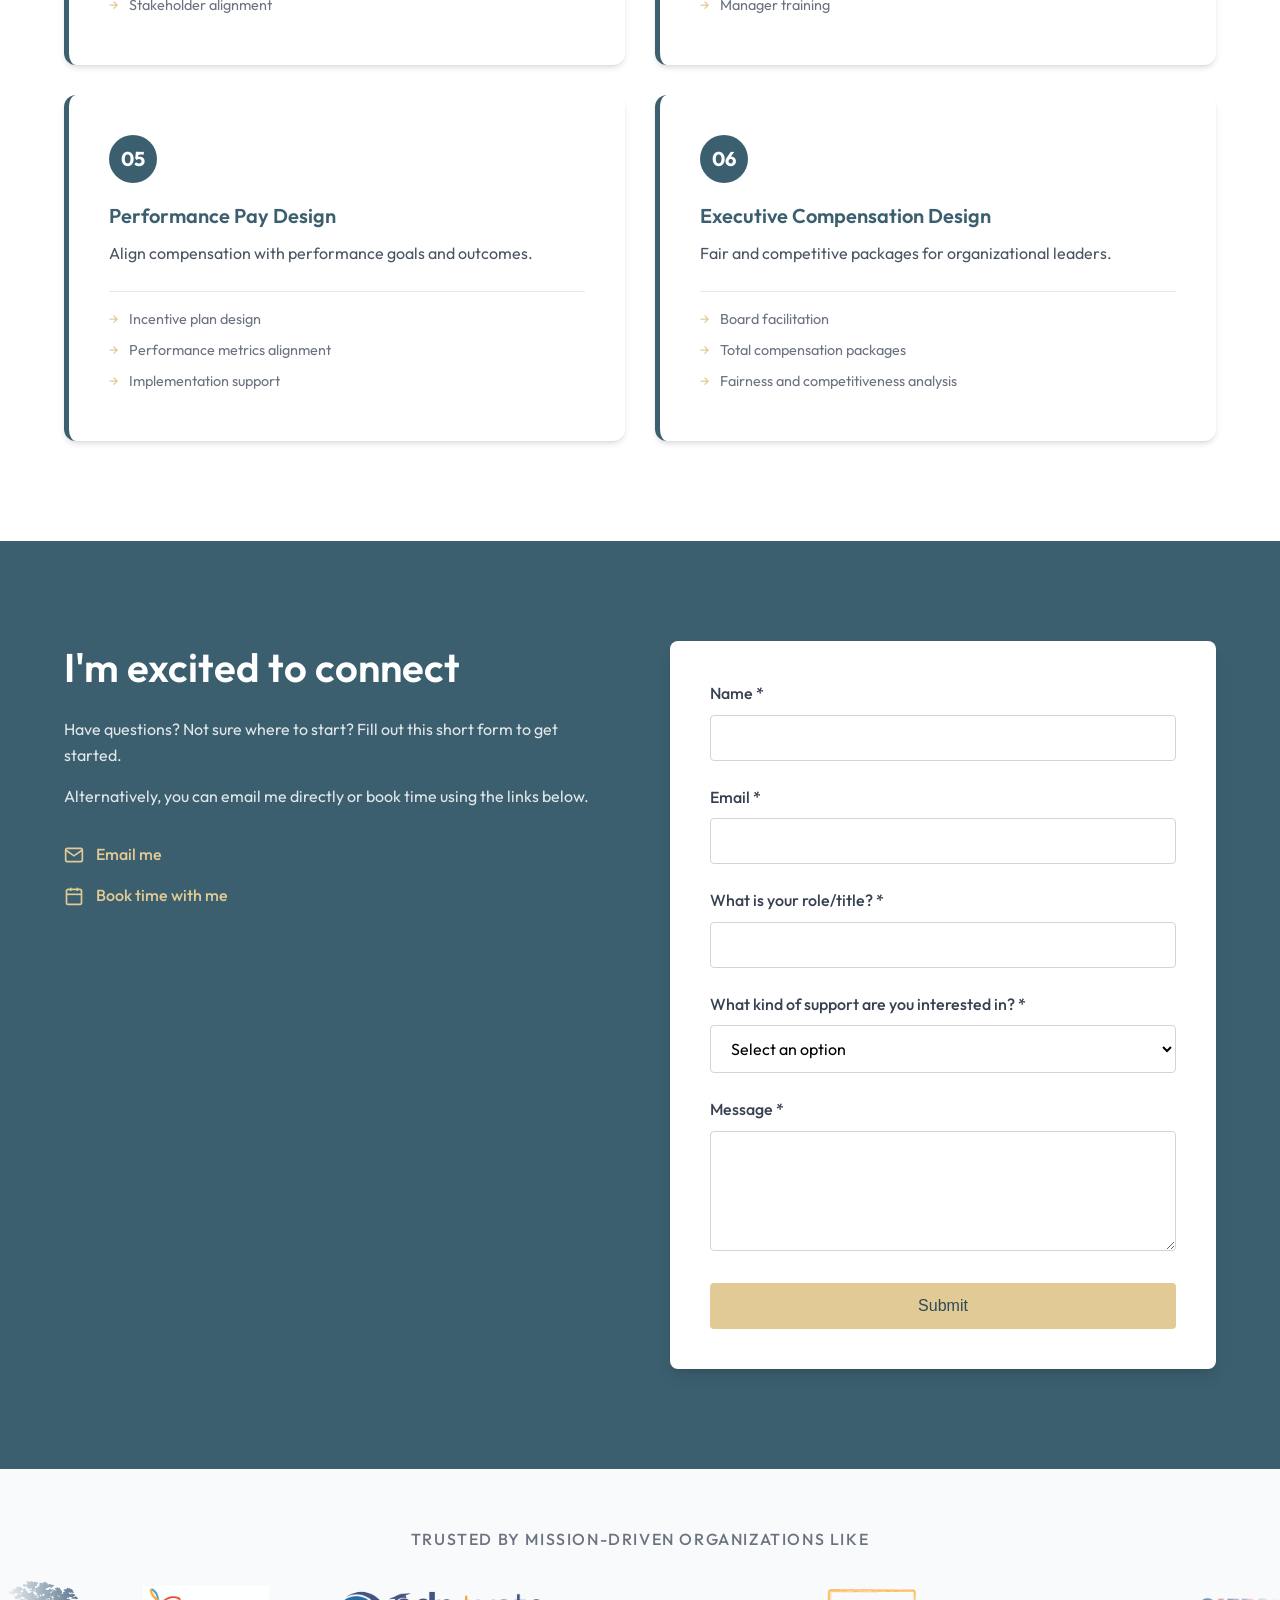
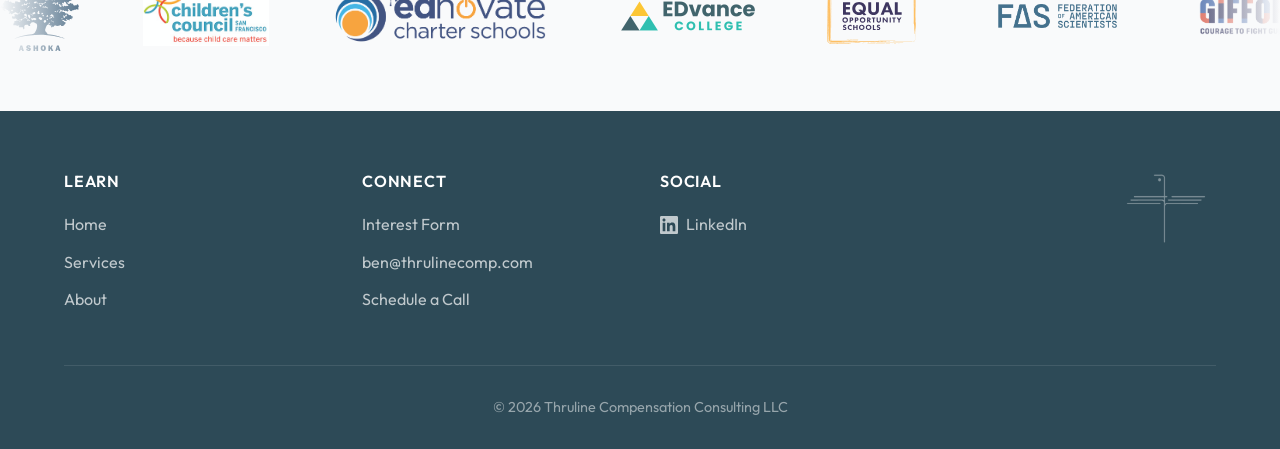
==== commit 1d8f1a13: "Red star check" ====
--- a/index.html
+++ b/index.html
@@ -10,6 +10,9 @@
     <link href="https://fonts.googleapis.com/css2?family=Outfit:wght@300;400;500;600;700&display=swap" rel="stylesheet">
 </head>
 <body>
+    <!-- Red Star -->
+    <div class="red-star">★</div>
+
     <!-- Header -->
     <header class="header">
         <nav class="nav">
--- a/styles.css
+++ b/styles.css
@@ -39,6 +39,17 @@
     --transition: all 0.3s ease;
 }
 
+/* Red Star */
+.red-star {
+    position: fixed;
+    top: 20px;
+    right: 20px;
+    font-size: 48px;
+    color: #e53935;
+    z-index: 1001;
+    line-height: 1;
+}
+
 /* Reset & Base Styles */
 *, *::before, *::after {
     box-sizing: border-box;
@@ -953,16 +964,22 @@
     }
 
     .hero-decoration {
-        bottom: 20px;
+        bottom: 30px;
     }
 
     .hero-logomark {
-        width: 100px;
+        width: 70px;
+    }
+
+    .hero-trust {
+        font-size: 0.7rem;
+        max-width: 200px;
+        text-align: center;
     }
 
     .hero::after {
-        height: 200px;
-        bottom: -100px;
+        height: 300px;
+        bottom: -120px;
     }
 
     .about-grid {
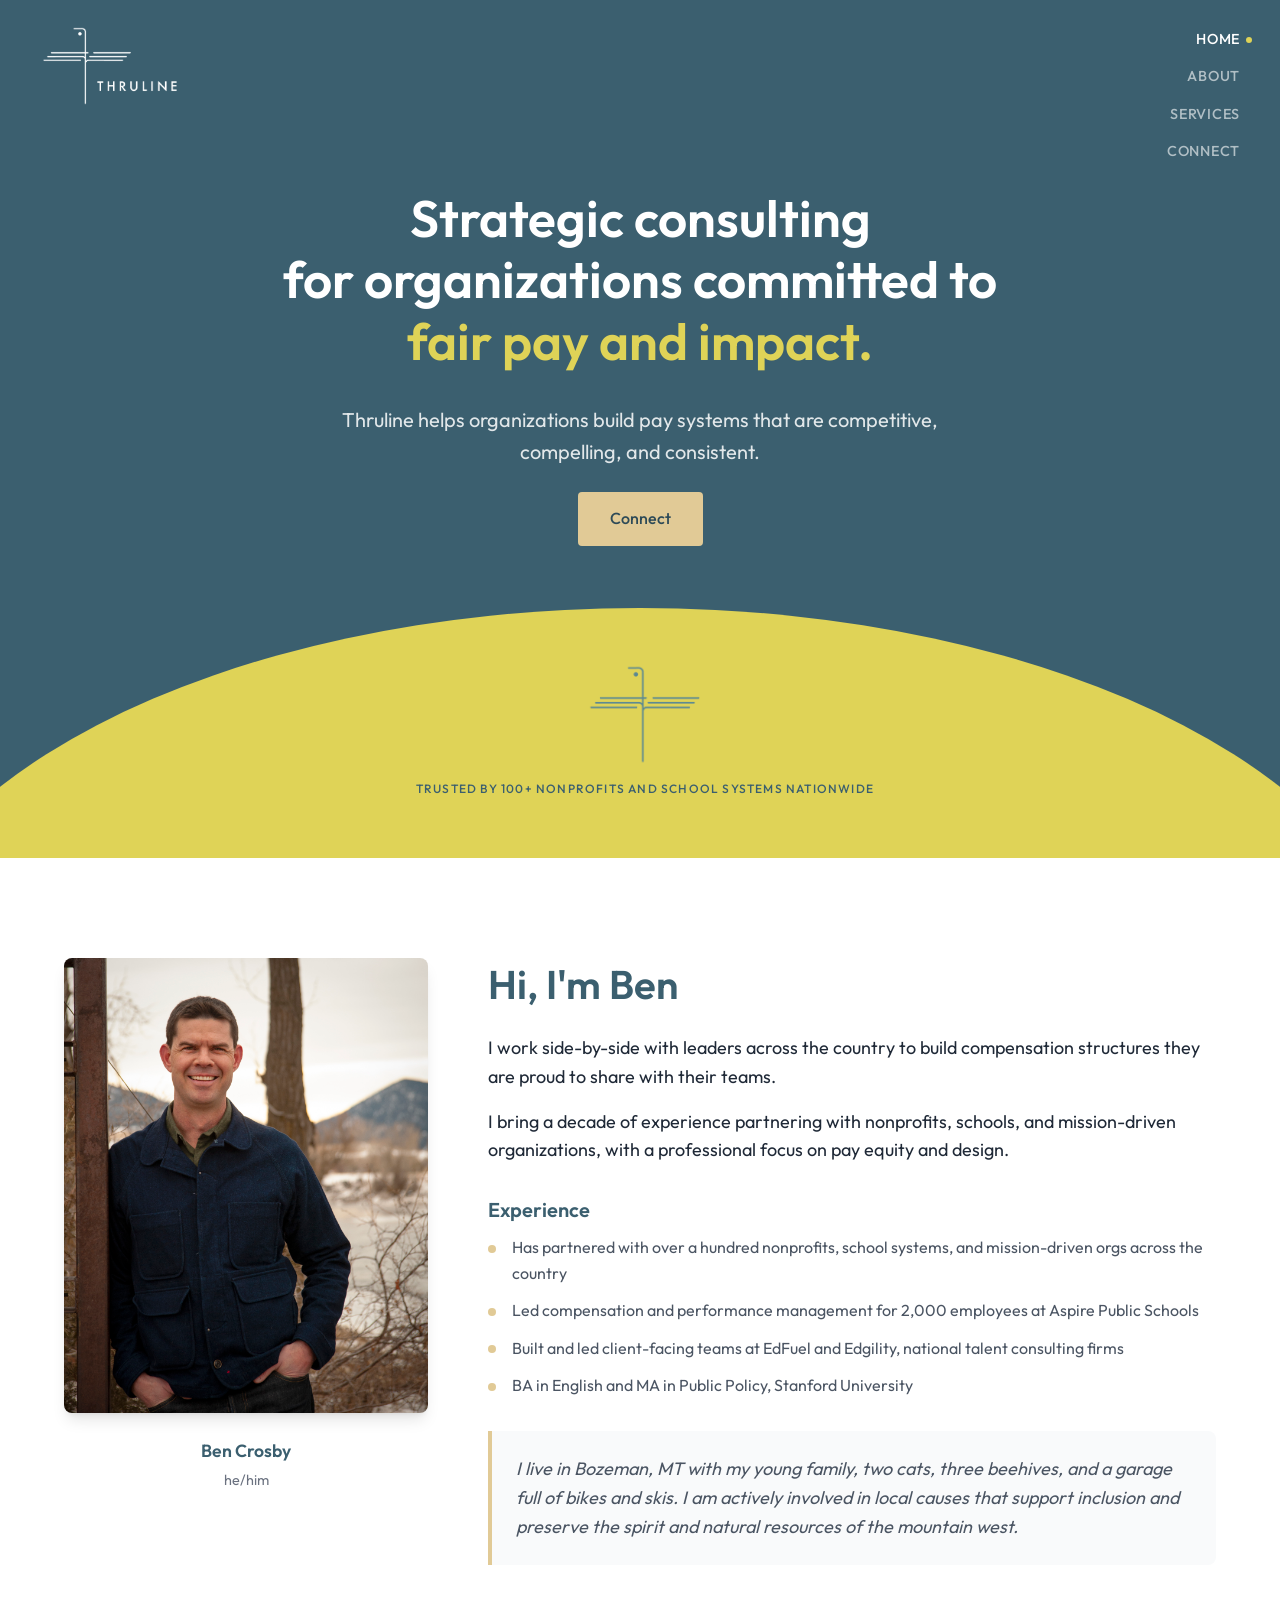
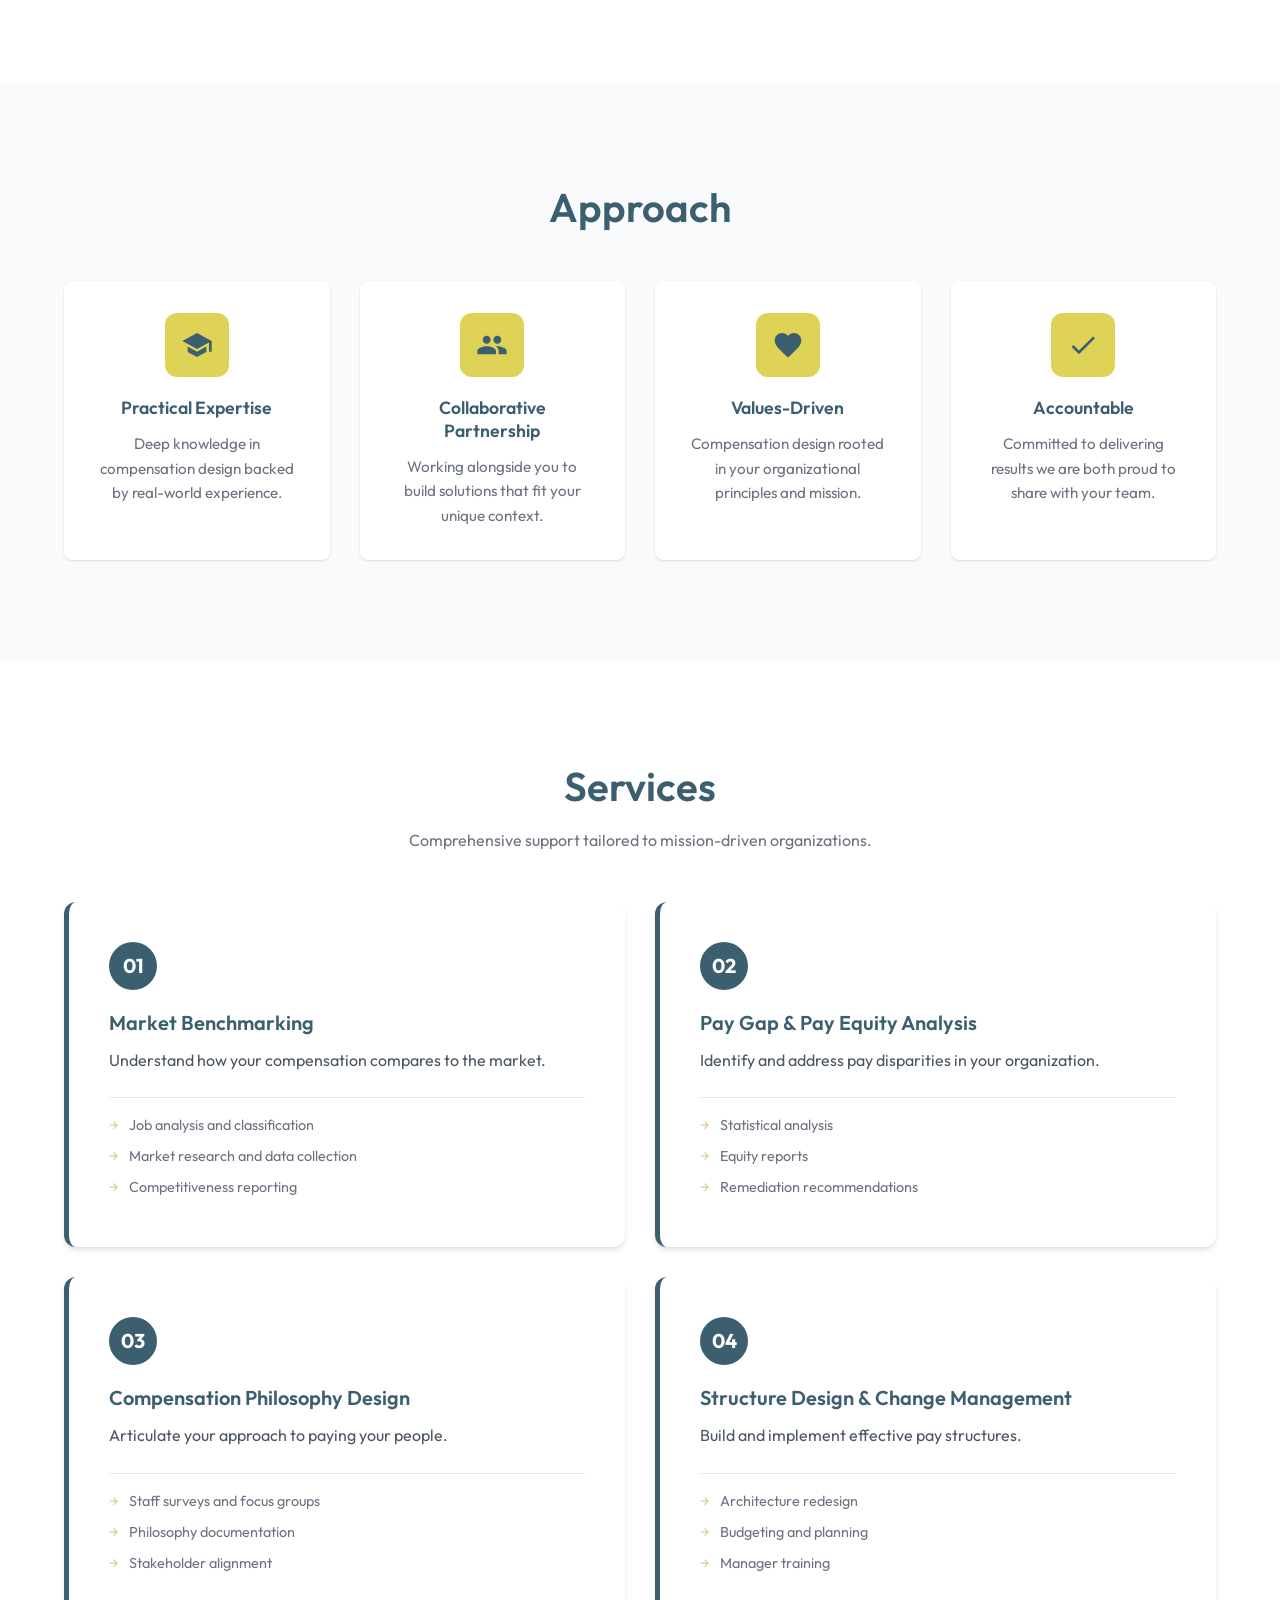
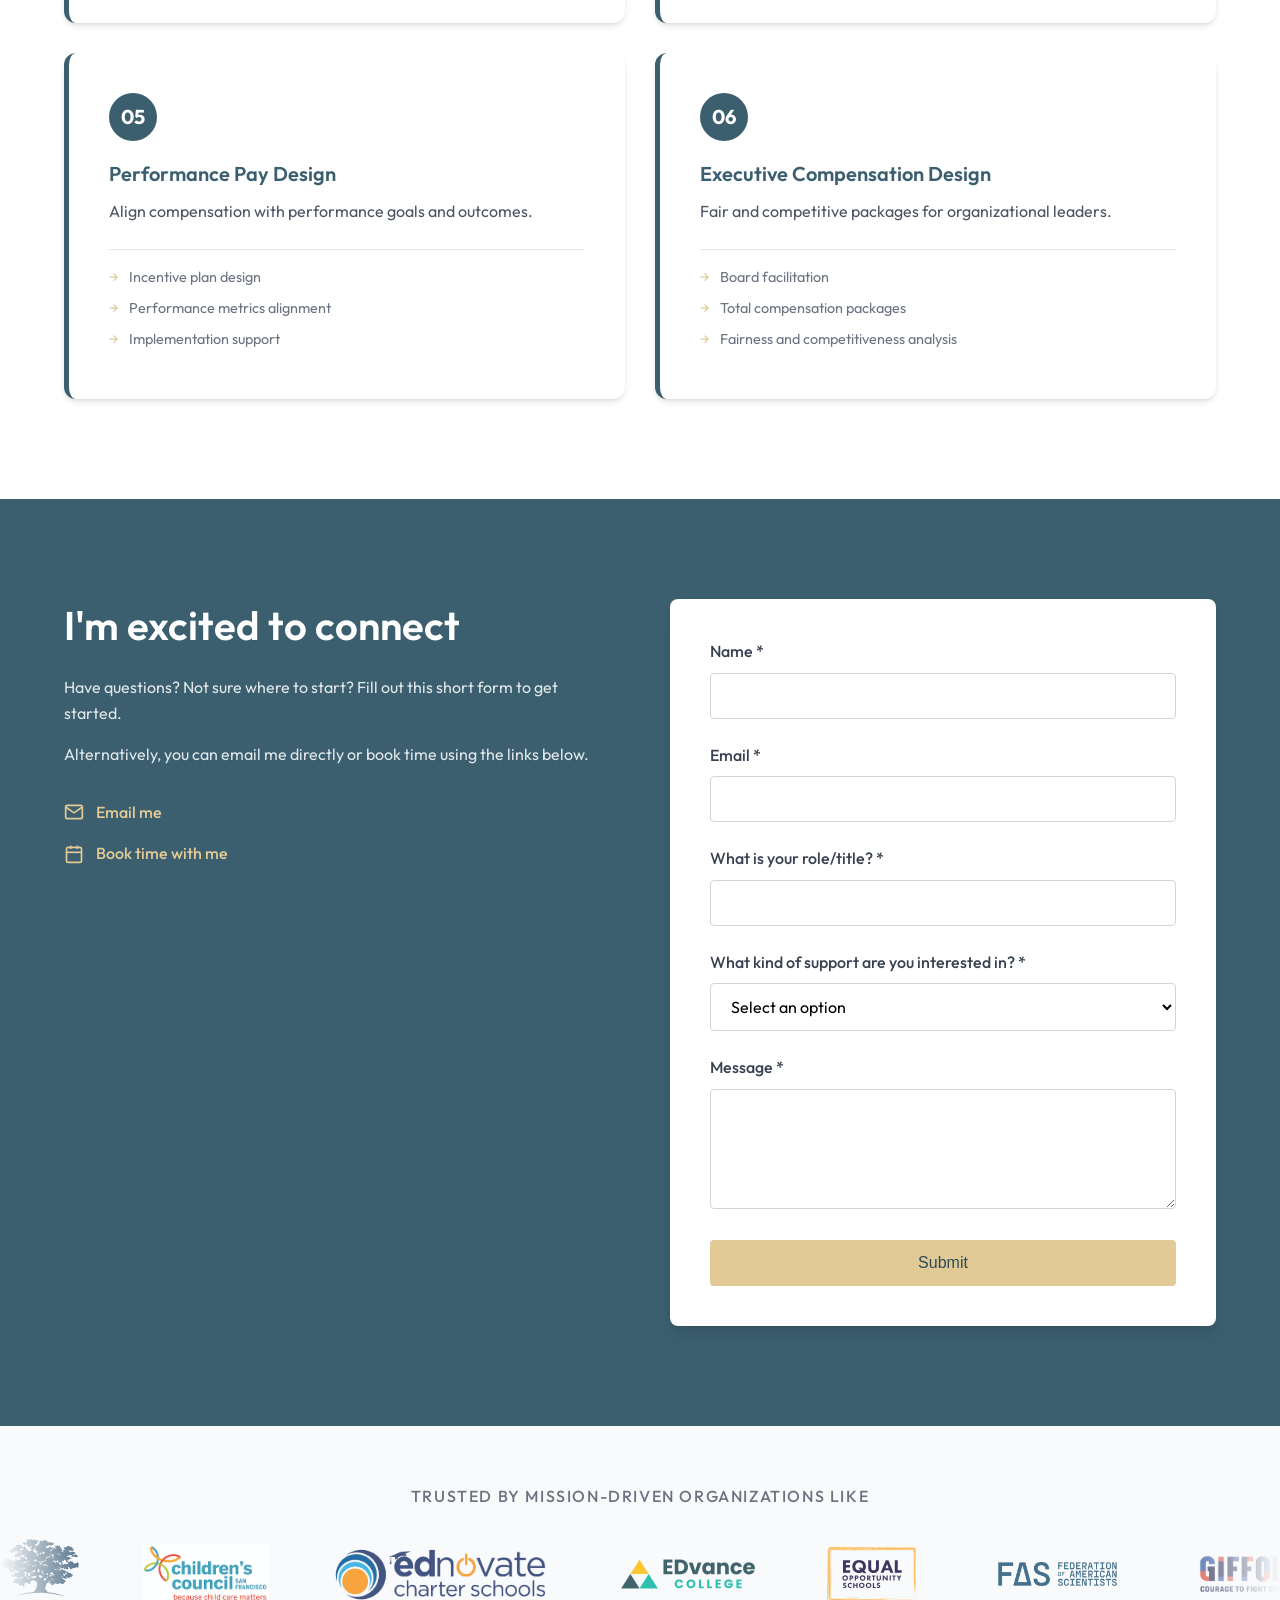
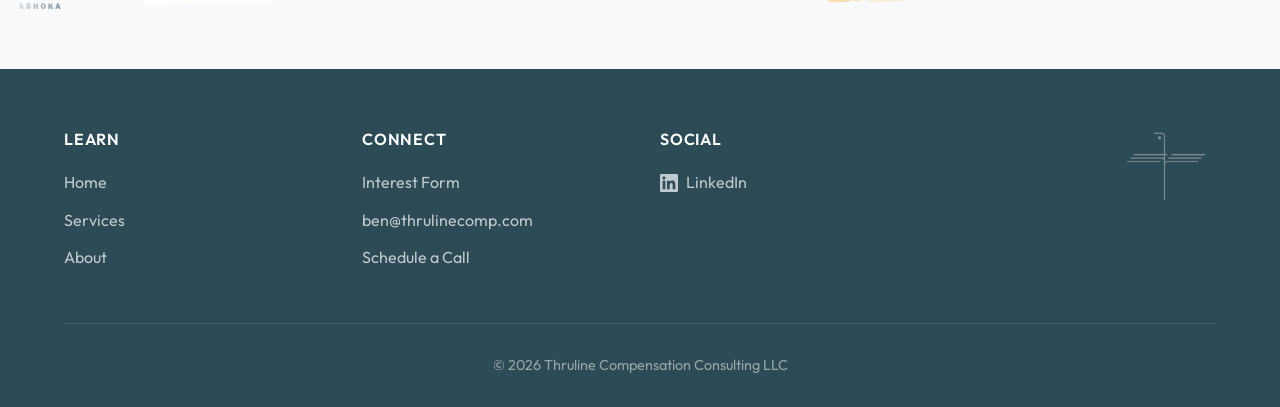
==== commit fc1f7b5c: "scaling update" ====
--- a/index.html
+++ b/index.html
@@ -10,9 +10,6 @@
     <link href="https://fonts.googleapis.com/css2?family=Outfit:wght@300;400;500;600;700&display=swap" rel="stylesheet">
 </head>
 <body>
-    <!-- Red Star -->
-    <div class="red-star">★</div>
-
     <!-- Header -->
     <header class="header">
         <nav class="nav">
--- a/styles.css
+++ b/styles.css
@@ -39,17 +39,6 @@
     --transition: all 0.3s ease;
 }
 
-/* Red Star */
-.red-star {
-    position: fixed;
-    top: 20px;
-    right: 20px;
-    font-size: 48px;
-    color: #e53935;
-    z-index: 1001;
-    line-height: 1;
-}
-
 /* Reset & Base Styles */
 *, *::before, *::after {
     box-sizing: border-box;
@@ -328,7 +317,7 @@
 .hero-decoration {
     position: absolute;
     bottom: 50px;
-    left: 50%;
+    left: calc(50% + 5px);
     transform: translateX(-50%);
     z-index: 3;
     display: flex;
@@ -895,6 +884,40 @@
 }
 
 /* Responsive Design */
+
+/* Laptop screens with shorter viewports (MacBook Air 13", 1600x900, etc.) */
+@media (min-width: 769px) and (max-height: 920px) {
+    .hero {
+        min-height: auto;
+        padding: 160px 2rem 280px;
+    }
+
+    .hero h1 {
+        margin-bottom: 2rem;
+    }
+
+    .hero .btn {
+        margin-bottom: 2rem;
+    }
+
+    .hero::after {
+        bottom: -150px;
+        height: 400px;
+    }
+
+    .hero-decoration {
+        bottom: 60px;
+    }
+
+    .hero-logomark {
+        width: 140px;
+    }
+
+    .hero-trust {
+        font-size: 0.75rem;
+    }
+}
+
 @media (max-width: 1024px) {
     .values-grid {
         grid-template-columns: repeat(2, 1fr);
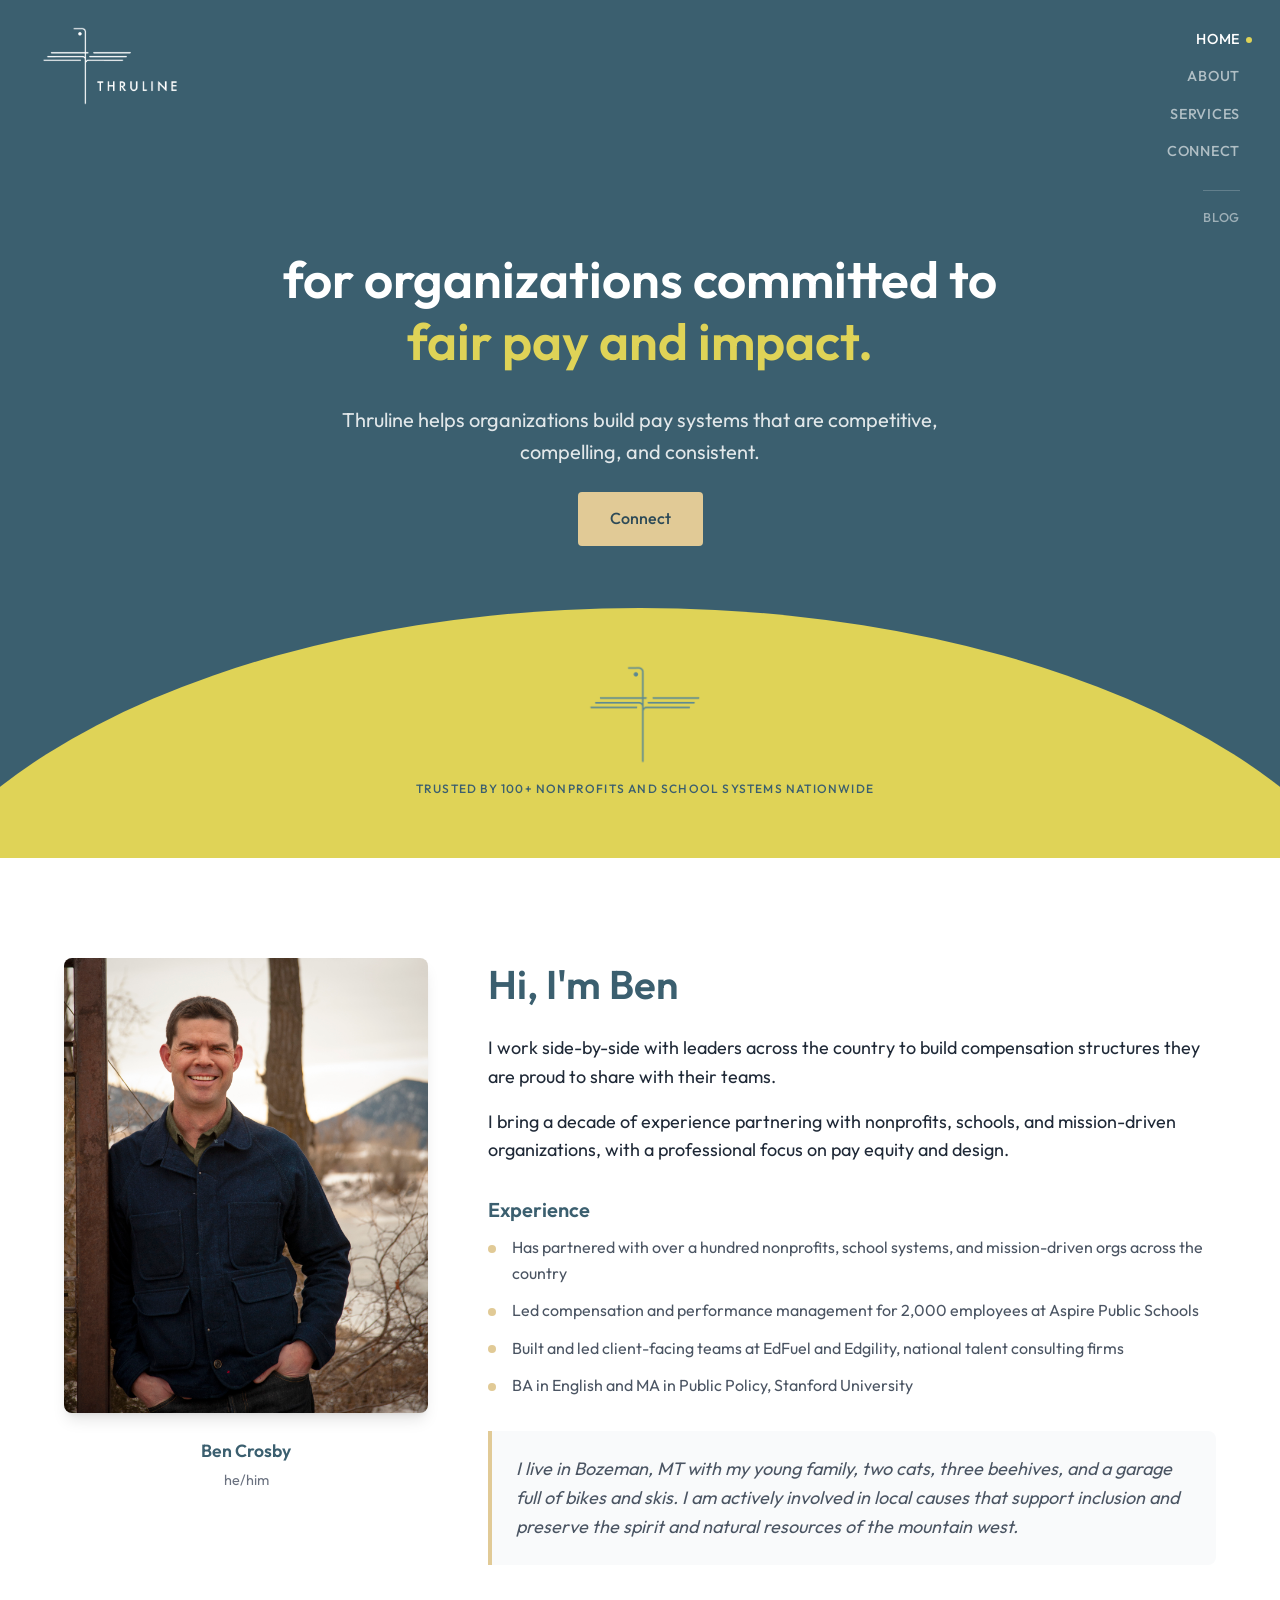
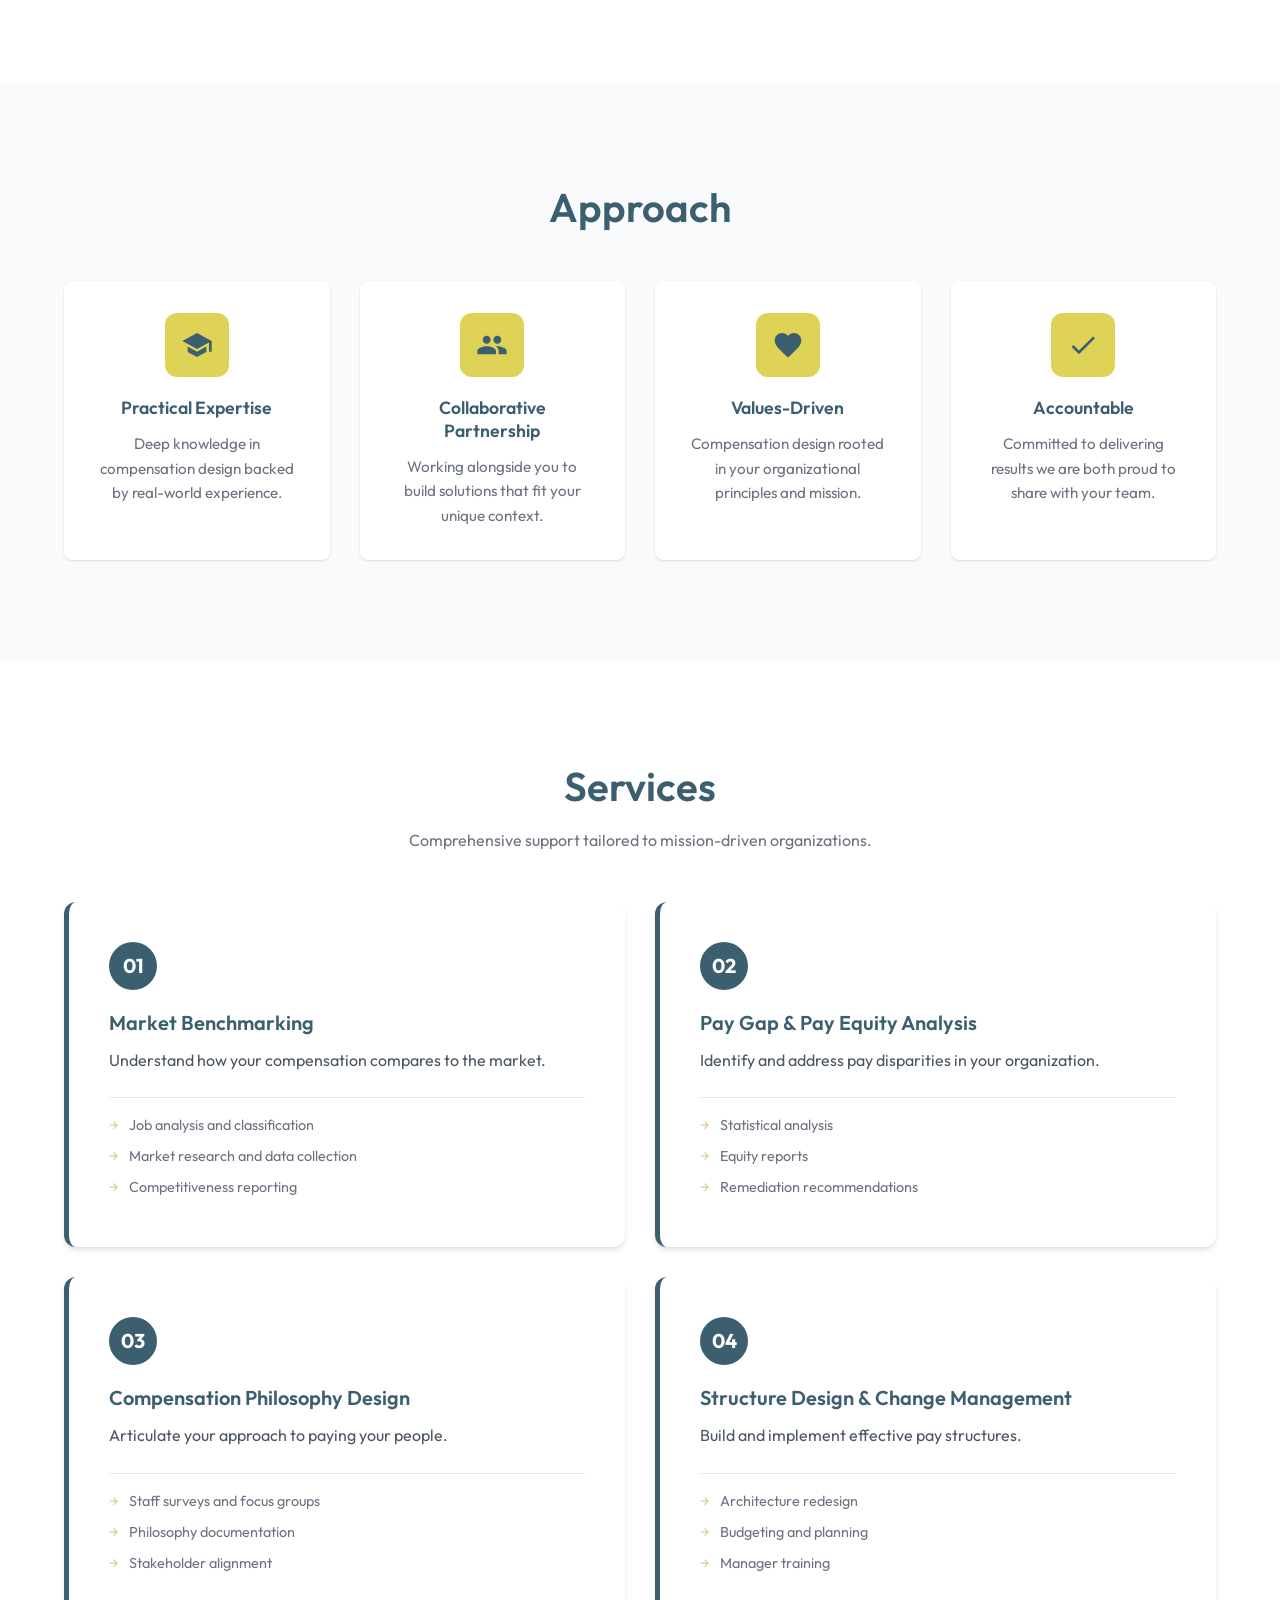
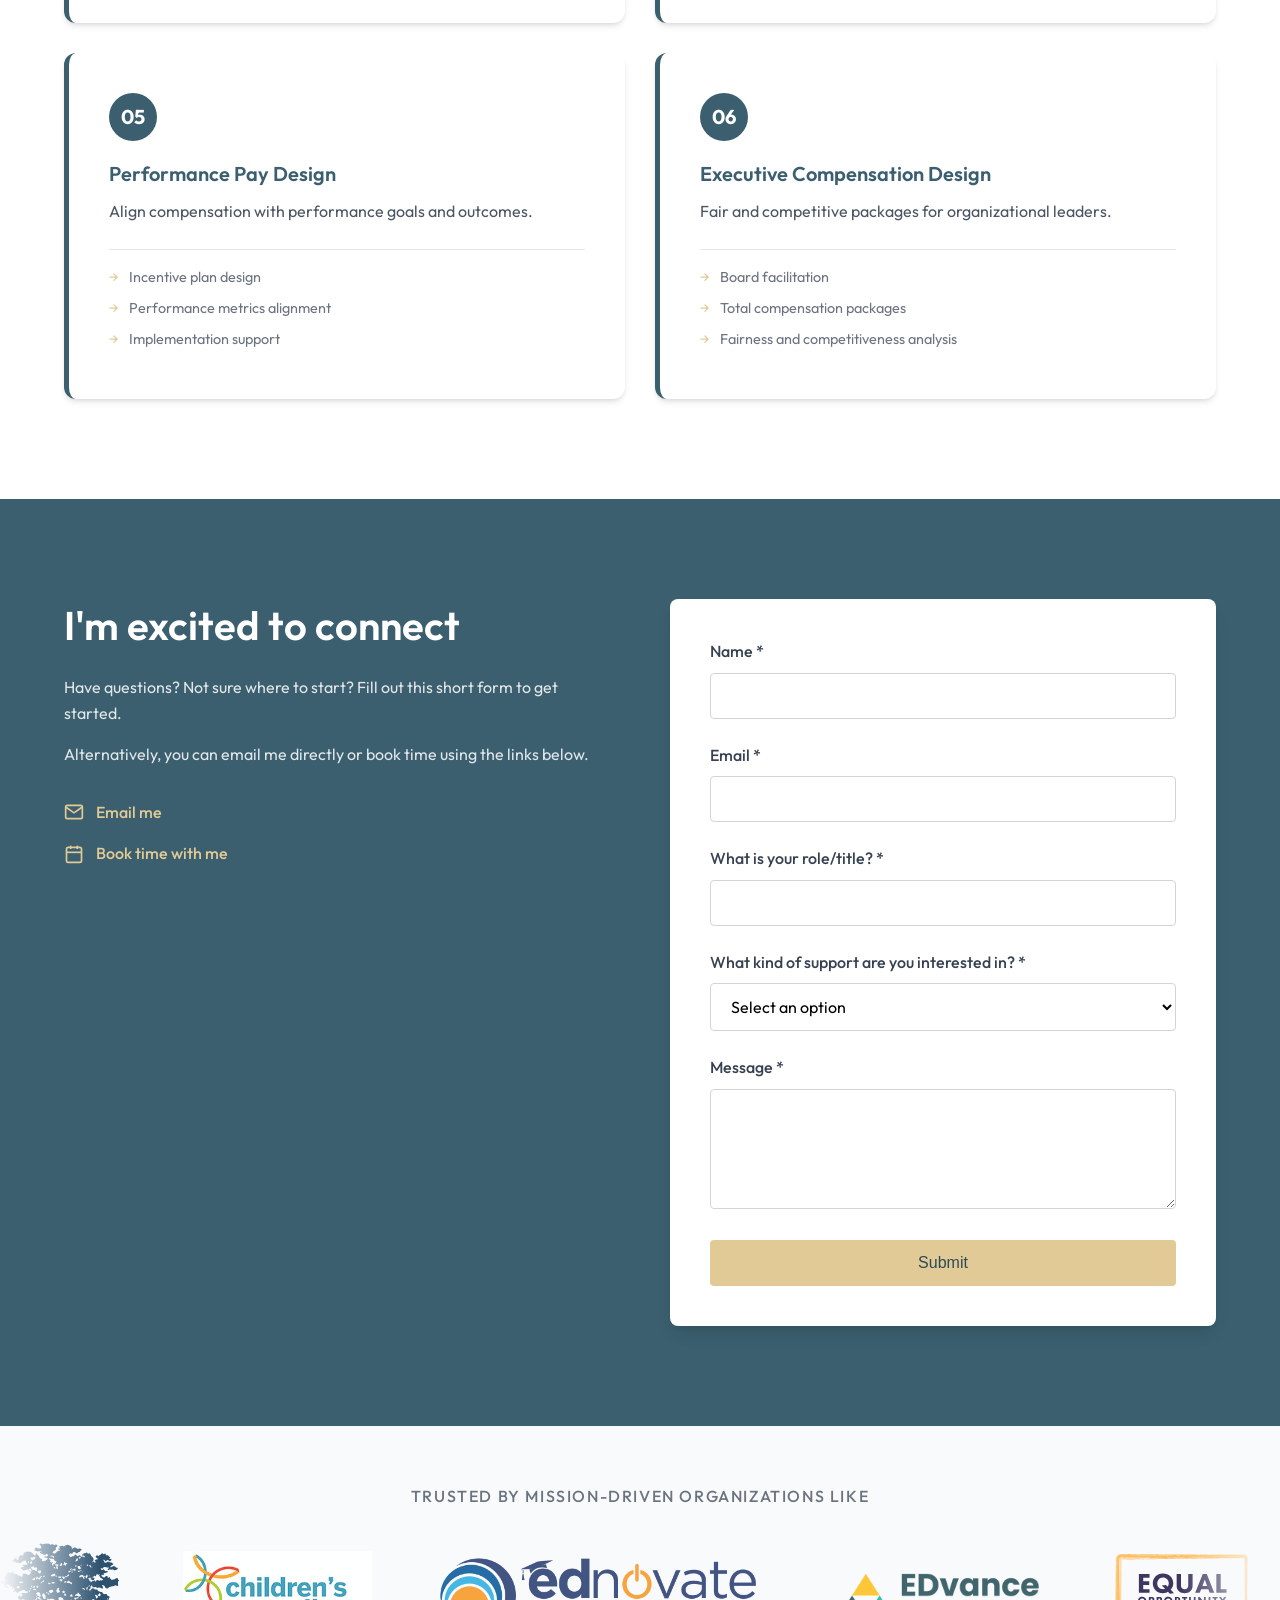
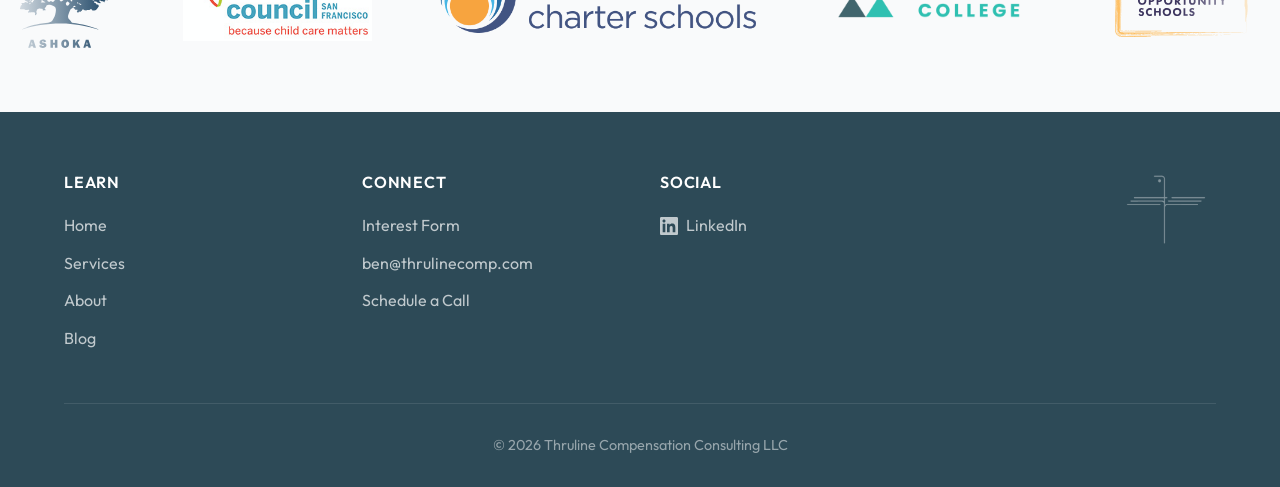
==== commit 499338e9: "added blog added blog" ====
--- a/index.html
+++ b/index.html
@@ -26,6 +26,7 @@
                 <li><a href="#about">About</a></li>
                 <li><a href="#services">Services</a></li>
                 <li><a href="#get-started" class="nav-cta">Connect</a></li>
+                <li class="nav-secondary"><a href="blog.html">Blog</a></li>
             </ul>
         </nav>
     </header>
@@ -298,6 +299,9 @@
                 <img src="logos/Promise+Venture+Studio+Logo+-+Color.webp" alt="Promise Venture Studio" class="logo-promise">
                 <img src="logos/TrusteesLogo_C_Left.png" alt="Trustees" class="logo-trustees">
                 <img src="logos/WHOI_PrimaryLogo.png" alt="WHOI" class="logo-whoi">
+                <img src="logos/Alder.png" alt="Alder" class="logo-alder">
+                <img src="logos/NYFC_Logo.png" alt="NYFC" class="logo-nyfc">
+                <img src="logos/size_550x415_Aspire_Primary_Logo.png" alt="Aspire" class="logo-aspire">
                 <!-- Duplicate for seamless loop -->
                 <img src="logos/Ashoka_logo.svg" alt="Ashoka" class="logo-ashoka">
                 <img src="logos/Childrens council logo.jpg" alt="Children's Council" class="logo-childrens">
@@ -313,6 +317,9 @@
                 <img src="logos/Promise+Venture+Studio+Logo+-+Color.webp" alt="Promise Venture Studio" class="logo-promise">
                 <img src="logos/TrusteesLogo_C_Left.png" alt="Trustees" class="logo-trustees">
                 <img src="logos/WHOI_PrimaryLogo.png" alt="WHOI" class="logo-whoi">
+                <img src="logos/Alder.png" alt="Alder" class="logo-alder">
+                <img src="logos/NYFC_Logo.png" alt="NYFC" class="logo-nyfc">
+                <img src="logos/size_550x415_Aspire_Primary_Logo.png" alt="Aspire" class="logo-aspire">
             </div>
         </div>
     </section>
@@ -327,6 +334,7 @@
                         <li><a href="#home">Home</a></li>
                         <li><a href="#services">Services</a></li>
                         <li><a href="#about">About</a></li>
+                        <li><a href="blog.html">Blog</a></li>
                     </ul>
                 </div>
 
--- a/styles.css
+++ b/styles.css
@@ -230,6 +230,21 @@
     background: none;
 }
 
+.nav-secondary {
+    margin-top: 1rem;
+    padding-top: 0.75rem;
+    border-top: 1px solid rgba(255, 255, 255, 0.2);
+}
+
+.nav-secondary a {
+    font-size: 0.8rem;
+    opacity: 0.5;
+}
+
+.nav-secondary a:hover {
+    opacity: 0.8;
+}
+
 /* Mobile Menu Button */
 .mobile-menu-btn {
     display: none;
@@ -738,7 +753,7 @@
 }
 
 .logo-track img {
-    height: 50px;
+    height: 75px;
     width: auto;
     object-fit: contain;
     opacity: 0.85;
@@ -751,59 +766,71 @@
 
 /* Individual logo sizes for visual balance */
 .logo-track img.logo-ashoka {
-    height: 70px;
+    height: 105px;
 }
 
 .logo-track img.logo-childrens {
-    height: 60px;
+    height: 90px;
 }
 
 .logo-track img.logo-ednovate {
-    height: 55px;
+    height: 83px;
 }
 
 .logo-track img.logo-edvance {
-    height: 50px;
+    height: 75px;
 }
 
 .logo-track img.logo-eos {
-    height: 55px;
+    height: 83px;
 }
 
 .logo-track img.logo-fas {
-    height: 60px;
+    height: 90px;
 }
 
 .logo-track img.logo-giffords {
-    height: 38px;
+    height: 57px;
 }
 
 .logo-track img.logo-hpn {
-    height: 55px;
+    height: 83px;
 }
 
 .logo-track img.logo-localprogress {
-    height: 42px;
+    height: 63px;
 }
 
 .logo-track img.logo-msvotes {
-    height: 45px;
+    height: 102px;
 }
 
 .logo-track img.logo-mwf {
-    height: 50px;
+    height: 75px;
 }
 
 .logo-track img.logo-promise {
-    height: 60px;
+    height: 90px;
 }
 
 .logo-track img.logo-trustees {
-    height: 56px;
+    height: 84px;
 }
 
 .logo-track img.logo-whoi {
-    height: 50px;
+    height: 75px;
+}
+
+.logo-track img.logo-alder {
+    height: 113px;
+}
+
+.logo-track img.logo-nyfc {
+    height: 113px;
+}
+
+.logo-track img.logo-aspire {
+    height: 113px;
 }
 
 @keyframes scroll {
@@ -1097,3 +1124,119 @@
 section[id] {
     scroll-margin-top: 80px;
 }
+
+/* Blog Styles */
+.blog-hero {
+    padding: 180px 0 60px;
+    background-color: var(--color-yellow);
+    text-align: center;
+}
+
+.blog-hero h1 {
+    color: var(--color-primary);
+    margin-bottom: 1rem;
+}
+
+.blog-intro {
+    color: var(--color-primary-dark);
+    font-size: 1.25rem;
+    max-width: 600px;
+    margin: 0 auto;
+}
+
+.blog-posts {
+    padding: 80px 0;
+    background-color: var(--color-white);
+}
+
+.blog-post {
+    max-width: 800px;
+    margin: 0 auto 4rem;
+    padding-bottom: 4rem;
+    border-bottom: 1px solid var(--color-gray-200);
+}
+
+.blog-post:last-child {
+    border-bottom: none;
+    margin-bottom: 0;
+    padding-bottom: 0;
+}
+
+.blog-post-date {
+    font-size: 0.9rem;
+    color: var(--color-gray-500);
+    text-transform: uppercase;
+    letter-spacing: 0.05em;
+    margin-bottom: 0.75rem;
+}
+
+.blog-post h2 {
+    color: var(--color-primary);
+    margin-bottom: 1.5rem;
+    font-size: 1.75rem;
+}
+
+.blog-post p {
+    color: var(--color-gray-700);
+    font-size: 1.1rem;
+    line-height: 1.8;
+}
+
+.blog-post ul {
+    margin: 1.5rem 0;
+    padding-left: 1.5rem;
+}
+
+.blog-post ul li {
+    position: relative;
+    padding-left: 1.5rem;
+    margin-bottom: 0.75rem;
+    color: var(--color-gray-700);
+    font-size: 1.1rem;
+    line-height: 1.8;
+}
+
+.blog-post ul li::before {
+    content: '';
+    position: absolute;
+    left: 0;
+    top: 0.7em;
+    width: 8px;
+    height: 8px;
+    background-color: var(--color-accent);
+    border-radius: 50%;
+}
+
+.blog-post a {
+    color: var(--color-primary);
+    text-decoration: underline;
+    transition: var(--transition);
+}
+
+.blog-post a:hover {
+    color: var(--color-primary-light);
+}
+
+@media (max-width: 768px) {
+    .blog-hero {
+        padding: 140px 0 40px;
+    }
+
+    .blog-posts {
+        padding: 60px 0;
+    }
+
+    .blog-post {
+        margin-bottom: 3rem;
+        padding-bottom: 3rem;
+    }
+
+    .blog-post h2 {
+        font-size: 1.5rem;
+    }
+
+    .blog-post p,
+    .blog-post ul li {
+        font-size: 1rem;
+    }
+}
